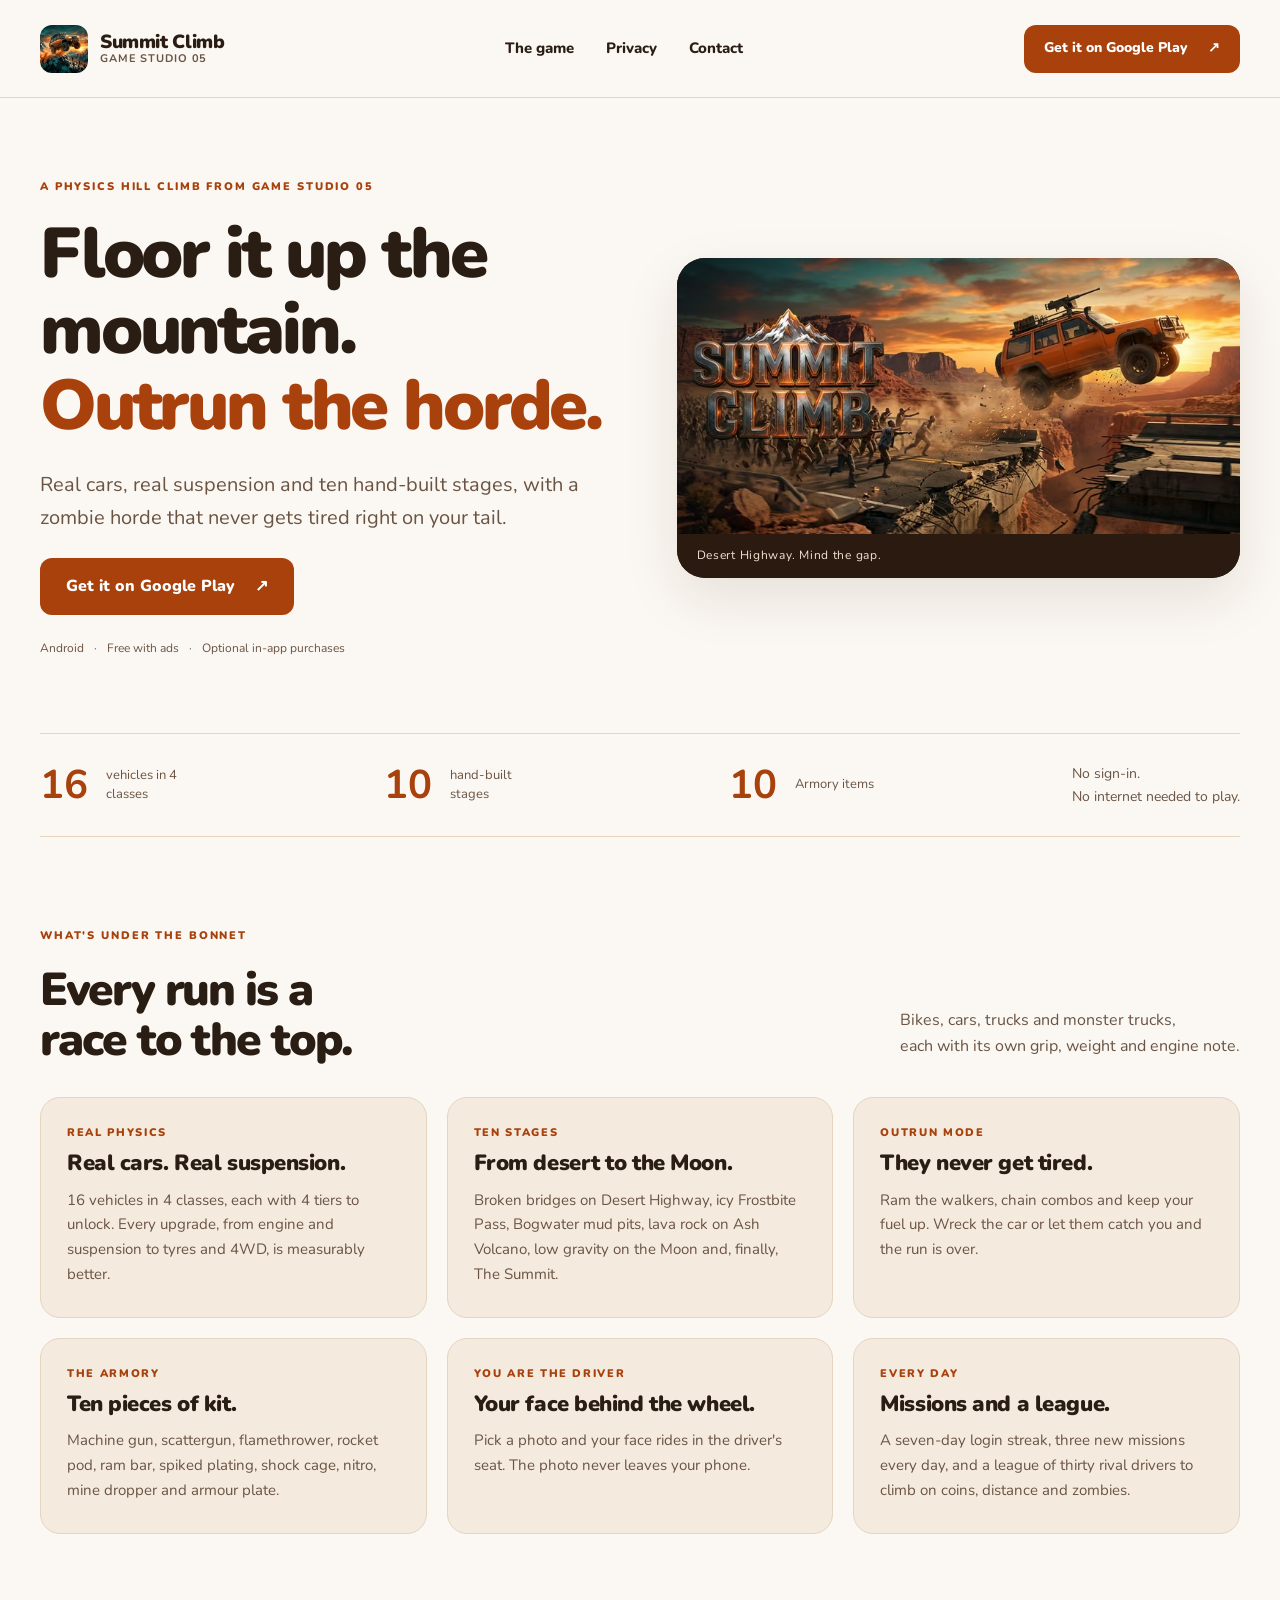
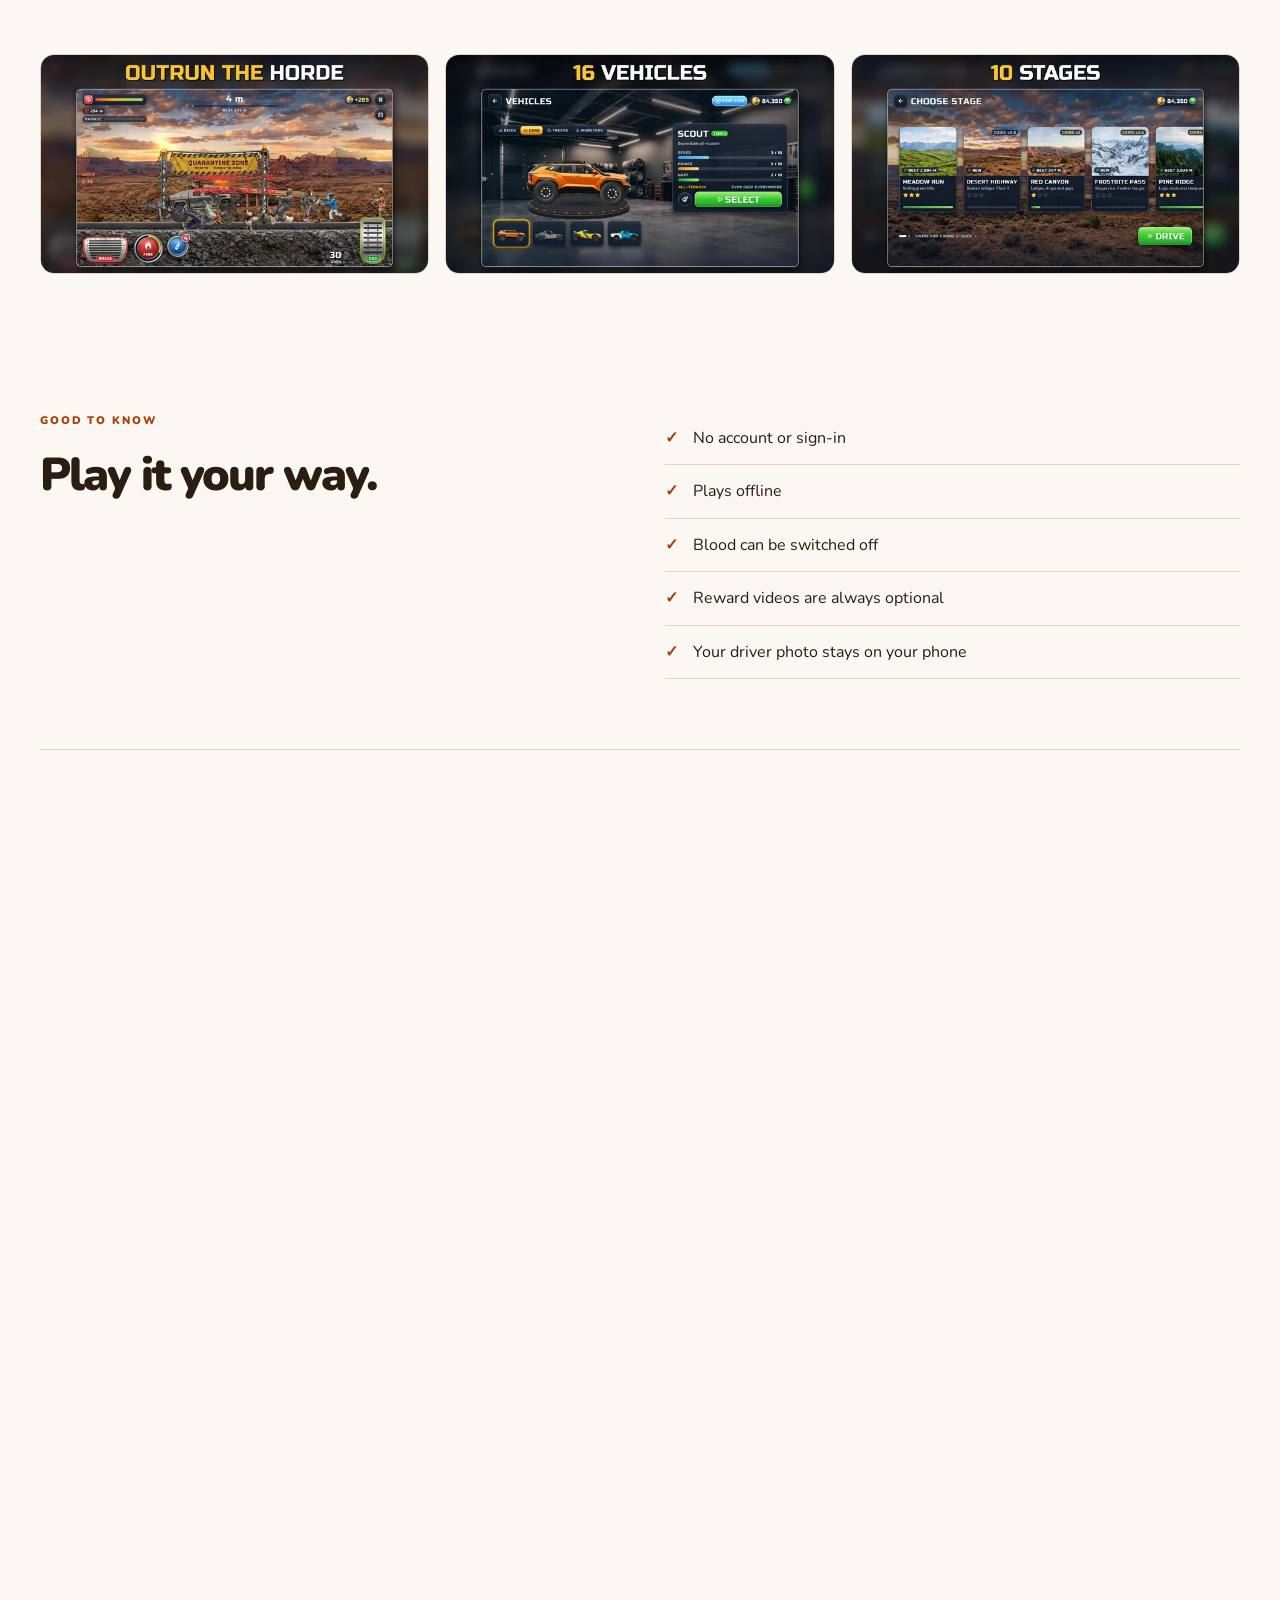
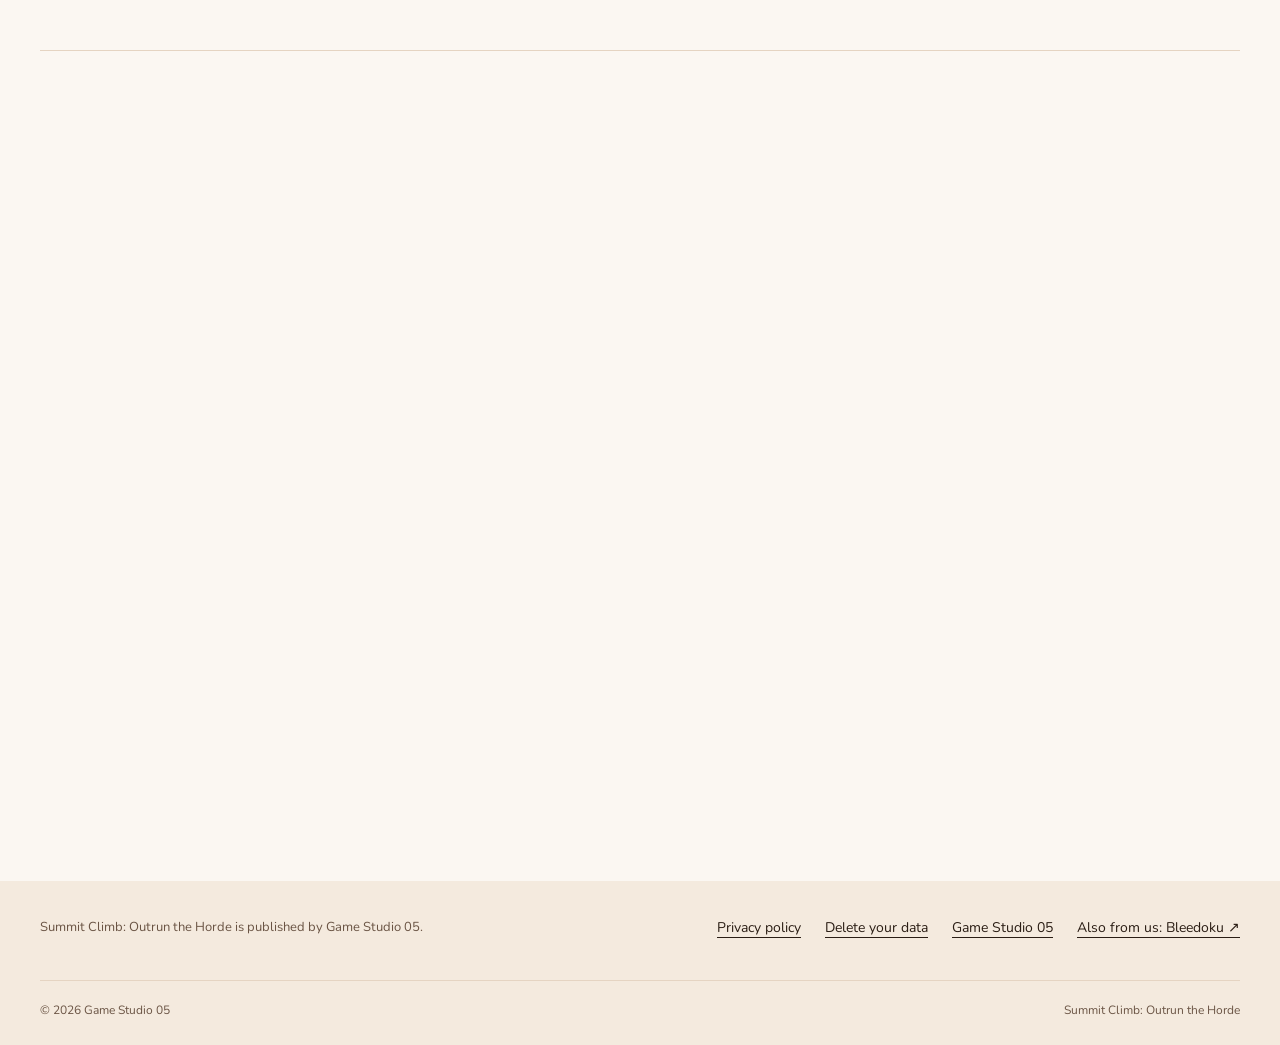
==== summit-climb/index.html @ c9cefb6d "Game Studio 05 site: studio home and Summit Climb pages" ====
<!DOCTYPE html>
<html lang="en-GB">
<head>
<meta charset="utf-8">
<meta name="viewport" content="width=device-width,initial-scale=1">
<title>Summit Climb: Outrun the Horde | Game Studio 05</title>
<meta http-equiv="Content-Security-Policy" content="default-src 'self'; script-src 'self' 'sha256-W/ElZShOJtCubVhu8ChmF9MFE28u3D4oehL4ohr33EI='; style-src 'self'; img-src 'self'; font-src 'self'; media-src 'self'; connect-src 'self'; object-src 'none'; base-uri 'self'; form-action 'none'">
<meta name="referrer" content="strict-origin-when-cross-origin">
<meta name="description" content="A physics hill climb for Android with 16 vehicles, ten hand-built stages and a zombie horde on your tail. From Game Studio 05.">
<link rel="canonical" href="https://gamestudio05.github.io/summit-climb/">
<meta property="og:type" content="website">
<meta property="og:title" content="Summit Climb: Outrun the Horde">
<meta property="og:description" content="A physics hill climb for Android with 16 vehicles, ten hand-built stages and a zombie horde on your tail.">
<meta property="og:url" content="https://gamestudio05.github.io/summit-climb/">
<meta property="og:image" content="https://gamestudio05.github.io/assets/img/summit-social.jpg">
<meta property="og:image:width" content="1200">
<meta property="og:image:height" content="630">
<meta property="og:image:alt" content="An orange off-roader leaps a broken desert bridge ahead of a zombie horde">
<meta name="twitter:card" content="summary_large_image">
<meta name="twitter:title" content="Summit Climb: Outrun the Horde">
<meta name="twitter:description" content="A physics hill climb for Android with 16 vehicles, ten hand-built stages and a zombie horde on your tail.">
<meta name="twitter:image" content="https://gamestudio05.github.io/assets/img/summit-social.jpg">
<meta name="theme-color" content="#fbf7f2" media="(prefers-color-scheme: light)">
<meta name="theme-color" content="#15110e" media="(prefers-color-scheme: dark)">
<link rel="icon" href="/assets/img/summit-icon-32.png" sizes="32x32">
<link rel="apple-touch-icon" href="/assets/img/summit-icon-180.png">
<link rel="preload" as="font" href="/assets/fonts/nunito-latin.woff2" type="font/woff2" crossorigin>
<link rel="stylesheet" href="/assets/css/site.css">
<link rel="stylesheet" href="/assets/css/summit.css">
<script type="application/ld+json">{"@context":"https://schema.org","@type":"MobileApplication","name":"Summit Climb: Outrun the Horde","operatingSystem":"ANDROID","applicationCategory":"GameApplication","inLanguage":"en","offers":{"@type":"Offer","price":"0","priceCurrency":"USD"},"publisher":{"@type":"Organization","name":"Game Studio 05"},"url":"https://gamestudio05.github.io/summit-climb/","installUrl":"https://play.google.com/store/apps/details?id=com.gamestudio05.summitclimb"}</script>
</head>
<body class="summit">
<a class="skip" href="#main">Skip to content</a>
<header>
<a class="sc-brand" href="/summit-climb/">
<picture>
<source type="image/avif" srcset="/assets/img/summit-icon-96.avif 96w, /assets/img/summit-icon-192.avif 192w" sizes="48px">
<source type="image/webp" srcset="/assets/img/summit-icon-96.webp 96w, /assets/img/summit-icon-192.webp 192w" sizes="48px">
<img src="/assets/img/summit-icon-96.png" width="96" height="96" alt="" decoding="async">
</picture>
<span>Summit Climb<small>GAME STUDIO 05</small></span>
</a>
<nav aria-label="Main">
<a href="#game">The game</a>
<a href="/summit-climb/privacy/">Privacy</a>
<a href="#contact">Contact</a>
</nav>
<a class="button compact" href="https://play.google.com/store/apps/details?id=com.gamestudio05.summitclimb&amp;referrer=utm_source%3Dwebsite%26utm_medium%3Dlanding" rel="noopener noreferrer">Get it on Google Play <span aria-hidden="true">&#8599;</span>
</a>
</header>
<main id="main">
<section class="hero wrap">
<div>
<p class="eyebrow">A PHYSICS HILL CLIMB FROM GAME STUDIO 05</p>
<h1>Floor it up the mountain.<br><em>Outrun the horde.</em>
</h1>
<p class="lead">Real cars, real suspension and ten hand-built stages, with a zombie horde that never gets tired right on your tail.</p>
<div class="actions">
<a class="button" href="https://play.google.com/store/apps/details?id=com.gamestudio05.summitclimb&amp;referrer=utm_source%3Dwebsite%26utm_medium%3Dlanding" rel="noopener noreferrer">Get it on Google Play <span aria-hidden="true">&#8599;</span>
</a>
</div>
<p class="facts">Android <span>&middot;</span> Free with ads <span>&middot;</span> Optional in-app purchases</p>
</div>
<figure class="sc-art">
<picture>
<source type="image/avif" srcset="/assets/img/summit-feature-480.avif 480w, /assets/img/summit-feature-768.avif 768w, /assets/img/summit-feature-1024.avif 1024w" sizes="(max-width: 600px) calc(100vw - 32px), (max-width: 1000px) 45vw, 560px">
<source type="image/webp" srcset="/assets/img/summit-feature-480.webp 480w, /assets/img/summit-feature-768.webp 768w, /assets/img/summit-feature-1024.webp 1024w" sizes="(max-width: 600px) calc(100vw - 32px), (max-width: 1000px) 45vw, 560px">
<img src="/assets/img/summit-feature-768.jpg" width="1024" height="500" alt="An orange off-roader with a roof-mounted gun leaps a broken desert bridge ahead of a zombie horde" fetchpriority="high" decoding="async">
</picture>
<figcaption>Desert Highway. Mind the gap.</figcaption>
</figure>
</section>
<div class="numbers wrap">
<div>
<strong>16</strong>
<span>vehicles in 4 classes</span>
</div>
<div>
<strong>10</strong>
<span>hand-built stages</span>
</div>
<div>
<strong>10</strong>
<span>Armory items</span>
</div>
<p>No sign-in.<br>No internet needed to play.</p>
</div>
<section class="section wrap" id="game">
<div class="heading">
<div>
<p class="eyebrow">WHAT'S UNDER THE BONNET</p>
<h2>Every run is a<br>race to the top.</h2>
</div>
<p>Bikes, cars, trucks and monster trucks,<br>each with its own grip, weight and engine note.</p>
</div>
<ul class="sc-features">
<li>
<span class="tag">REAL PHYSICS</span>
<h3>Real cars. Real suspension.</h3>
<p>16 vehicles in 4 classes, each with 4 tiers to unlock. Every upgrade, from engine and suspension to tyres and 4WD, is measurably better.</p>
</li>
<li>
<span class="tag">TEN STAGES</span>
<h3>From desert to the Moon.</h3>
<p>Broken bridges on Desert Highway, icy Frostbite Pass, Bogwater mud pits, lava rock on Ash Volcano, low gravity on the Moon and, finally, The Summit.</p>
</li>
<li>
<span class="tag">OUTRUN MODE</span>
<h3>They never get tired.</h3>
<p>Ram the walkers, chain combos and keep your fuel up. Wreck the car or let them catch you and the run is over.</p>
</li>
<li>
<span class="tag">THE ARMORY</span>
<h3>Ten pieces of kit.</h3>
<p>Machine gun, scattergun, flamethrower, rocket pod, ram bar, spiked plating, shock cage, nitro, mine dropper and armour plate.</p>
</li>
<li>
<span class="tag">YOU ARE THE DRIVER</span>
<h3>Your face behind the wheel.</h3>
<p>Pick a photo and your face rides in the driver's seat. The photo never leaves your phone.</p>
</li>
<li>
<span class="tag">EVERY DAY</span>
<h3>Missions and a league.</h3>
<p>A seven-day login streak, three new missions every day, and a league of thirty rival drivers to climb on coins, distance and zombies.</p>
</li>
</ul>
</section>
<section class="section wrap" aria-label="Screenshots">
<ul class="sc-shots" tabindex="0">
<li><picture><source type="image/webp" srcset="/assets/img/shots/shot01-640.webp 640w, /assets/img/shots/shot01-960.webp 960w" sizes="(max-width: 600px) 85vw, 33vw"><img src="/assets/img/shots/shot01-640.jpg" width="640" height="360" alt="Outrun the horde: zombies swarm the road behind the car" loading="lazy" decoding="async"></picture></li>
<li><picture><source type="image/webp" srcset="/assets/img/shots/shot02-640.webp 640w, /assets/img/shots/shot02-960.webp 960w" sizes="(max-width: 600px) 85vw, 33vw"><img src="/assets/img/shots/shot02-640.jpg" width="640" height="360" alt="The vehicle garage with 16 vehicles in four classes" loading="lazy" decoding="async"></picture></li>
<li><picture><source type="image/webp" srcset="/assets/img/shots/shot03-640.webp 640w, /assets/img/shots/shot03-960.webp 960w" sizes="(max-width: 600px) 85vw, 33vw"><img src="/assets/img/shots/shot03-640.jpg" width="640" height="360" alt="Choosing between ten stages, from Meadow Run to Frostbite Pass" loading="lazy" decoding="async"></picture></li>
<li><picture><source type="image/webp" srcset="/assets/img/shots/shot04-640.webp 640w, /assets/img/shots/shot04-960.webp 960w" sizes="(max-width: 600px) 85vw, 33vw"><img src="/assets/img/shots/shot04-640.jpg" width="640" height="360" alt="Jumping a broken bridge on Desert Highway" loading="lazy" decoding="async"></picture></li>
<li><picture><source type="image/webp" srcset="/assets/img/shots/shot05-640.webp 640w, /assets/img/shots/shot05-960.webp 960w" sizes="(max-width: 600px) 85vw, 33vw"><img src="/assets/img/shots/shot05-640.jpg" width="640" height="360" alt="Night falls and the headlights light the road" loading="lazy" decoding="async"></picture></li>
<li><picture><source type="image/webp" srcset="/assets/img/shots/shot06-640.webp 640w, /assets/img/shots/shot06-960.webp 960w" sizes="(max-width: 600px) 85vw, 33vw"><img src="/assets/img/shots/shot06-640.jpg" width="640" height="360" alt="Upgrading engine, suspension, tyres and more in the garage" loading="lazy" decoding="async"></picture></li>
<li><picture><source type="image/webp" srcset="/assets/img/shots/shot07-640.webp 640w, /assets/img/shots/shot07-960.webp 960w" sizes="(max-width: 600px) 85vw, 33vw"><img src="/assets/img/shots/shot07-640.jpg" width="640" height="360" alt="The Armory with ten pieces of kit" loading="lazy" decoding="async"></picture></li>
<li><picture><source type="image/webp" srcset="/assets/img/shots/shot08-640.webp 640w, /assets/img/shots/shot08-960.webp 960w" sizes="(max-width: 600px) 85vw, 33vw"><img src="/assets/img/shots/shot08-640.jpg" width="640" height="360" alt="The league table of rival drivers" loading="lazy" decoding="async"></picture></li>
</ul>
</section>
<section class="calm wrap section">
<div>
<p class="eyebrow">GOOD TO KNOW</p>
<h2>Play it your way.</h2>
</div>
<ul>
<li>No account or sign-in</li>
<li>Plays offline</li>
<li>Blood can be switched off</li>
<li>Reward videos are always optional</li>
<li>Your driver photo stays on your phone</li>
</ul>
</section>
<section class="final wrap">
<p class="eyebrow">THE HORDE IS WAITING</p>
<h2>How far up<br>can you get?</h2>
<a class="button" href="https://play.google.com/store/apps/details?id=com.gamestudio05.summitclimb&amp;referrer=utm_source%3Dwebsite%26utm_medium%3Dlanding" rel="noopener noreferrer">Get it on Google Play &#8599;</a>
<p>Android &middot; English &middot; Not directed at children under 13<br>Contains ads &middot; Optional in-app purchases</p>
</section>
<section class="sc-contact wrap" id="contact">
<div>
<p class="eyebrow">CONTACT</p>
<h2>A question, a bug<br>or a little feedback?</h2>
<p>We read every message. Tell us your phone model and what happened, and we'll take a look.</p>
<p><a class="sc-mail" href="mailto:gamestudio05.team@gmail.com?subject=Summit%20Climb">gamestudio05.team@gmail.com</a></p>
</div>
<ul>
<li><a href="/summit-climb/privacy/">Privacy policy</a></li>
<li><a href="/summit-climb/delete-data/">Delete your data</a></li>
<li><a href="https://play.google.com/store/apps/details?id=com.gamestudio05.summitclimb" rel="noopener noreferrer">Summit Climb on Google Play &#8599;</a></li>
</ul>
</section>
</main>
<footer>
<div class="wrap">
<div class="footer-top">
<div>
<p>Summit Climb: Outrun the Horde is published by Game Studio 05.</p>
</div>
<div class="footer-links">
<a href="/summit-climb/privacy/">Privacy policy</a>
<a href="/summit-climb/delete-data/">Delete your data</a>
<a href="/">Game Studio 05</a>
<a href="https://play.google.com/store/apps/details?id=com.bleedoku.game" rel="noopener noreferrer">Also from us: Bleedoku &#8599;</a>
</div>
</div>
<div class="copyright">&copy; 2026 Game Studio 05 <span>Summit Climb: Outrun the Horde</span>
</div>
</div>
</footer>
</body>
</html>
---- assets/css/site.css ----
@font-face {
  font-family:Nunito;
  src:url('../fonts/nunito-latin.woff2') format('woff2');
  font-weight:200 1000;
  font-display:swap
}
:root {
  color-scheme:light dark;
  --bg:#fcfaff;
  --surface:#f0eaf8;
  --card:#fff;
  --ink:#2b2450;
  --muted:#635675;
  --pink:#d63f8c;
  --violet:#7752de;
  --accent:#6743ad;
  --line:#ded4e9;
  --cyan:#00c2ef;
  --magenta:#ff2995;
  --yellow:#ffce32;
  --space:24px;
  --radius:24px;
  --shadow:0 20px 55px #38235312;
  --small:14px;
  --body:18px;
  --h1:clamp(46px,5.5vw,80px);
  --h2:clamp(34px,3.6vw,52px)
}
* {
  box-sizing:border-box
}
body {
  margin:0;
  background:var(--bg);
  color:var(--ink);
  font:var(--body)/1.65 Nunito,sans-serif
}
a {
  color:inherit;
  text-underline-offset:5px
}
img {
  max-width:100%;
  height:auto;
  display:block
}
figure {
  margin:0
}
h1,h2,h3 {
  line-height:1.08;
  letter-spacing:-.045em;
  margin:0 0 24px;
  font-weight:900
}
h1 {
  font-size:var(--h1)
}
h2 {
  font-size:var(--h2)
}
h3 {
  font-size:29px
}
p {
  color:var(--muted);
  margin:0 0 24px;
  max-width:65ch
}
h1 em {
  font-style:normal;
  color:var(--accent)
}
.wrap {
  width:min(1200px,calc(100% - 80px));
  margin:auto
}
header {
  max-width:1360px;
  margin:auto;
  min-height:98px;
  display:flex;
  align-items:center;
  justify-content:space-between;
  padding:0 40px;
  gap:32px;
  border-bottom:1px solid var(--line)
}
.brand img {
  width:160px;
  height:80px;
  object-fit:contain
}
nav {
  display:flex;
  gap:32px
}
nav a {
  text-decoration:none;
  font-size:15px;
  font-weight:800;
  padding:14px 0
}
.button {
  display:inline-flex;
  align-items:center;
  justify-content:center;
  gap:20px;
  background:var(--accent);
  color:#fff;
  border:2px solid transparent;
  border-radius:12px;
  padding:16px 24px;
  min-height:48px;
  line-height:1.3;
  font-size:16px;
  font-weight:850;
  text-decoration:none;
  transition:background .18s
}
.button:hover {
  background:#4f3289
}
.button:active {
  background:#3e246c
}
.button[aria-disabled=true] {
  background:#6a6473;
  cursor:not-allowed
}
.compact {
  font-size:14px;
  padding:12px 18px
}
a:focus-visible,video:focus-visible {
  outline:3px solid var(--accent);
  outline-offset:5px
}
.hero {
  display:grid;
  grid-template-columns:1.05fr 1fr;
  align-items:center;
  gap:45px;
  min-height:635px;
  padding:65px 0 60px
}
.eyebrow {
  font-size:11px;
  letter-spacing:.17em;
  font-weight:900;
  color:var(--accent);
  margin-bottom:20px
}
.lead {
  font-size:20px;
  max-width:48ch
}
.actions {
  display:flex;
  gap:24px;
  align-items:center;
  flex-wrap:wrap
}
.watch {
  display:inline-flex;
  gap:12px;
  align-items:center;
  min-height:48px;
  text-decoration:none;
  font-size:15px;
  font-weight:800
}
.watch span {
  font-size:12px;
  display:grid;
  place-items:center;
  width:36px;
  height:36px;
  border:1px solid var(--line);
  border-radius:50%
}
.facts {
  font-size:12px;
  margin:24px 0 0
}
.facts span {
  padding:0 7px
}
.hero-art {
  background:#f4effa;
  border-radius:36px;
  overflow:hidden;
  box-shadow:var(--shadow)
}
.hero-art>img {
  width:100%;
  mix-blend-mode:multiply
}
.hero-art figcaption {
  color:#635675;
  text-align:center;
  font-size:12px;
  letter-spacing:.06em;
  padding:5px 20px 24px
}
.numbers {
  display:flex;
  align-items:center;
  justify-content:space-between;
  border-block:1px solid var(--line);
  padding:28px 0
}
.numbers>div {
  display:flex;
  align-items:center;
  gap:18px
}
.numbers strong {
  font-size:40px;
  line-height:1;
  color:var(--accent)
}
.numbers span {
  font-size:13px;
  max-width:80px;
  line-height:1.5;
  color:var(--muted)
}
.numbers p {
  font-size:14px;
  margin:0
}
.section {
  padding:90px 0 30px
}
.heading {
  display:flex;
  justify-content:space-between;
  align-items:end;
  gap:35px;
  margin-bottom:32px
}
.heading h2 {
  margin-bottom:0
}
.heading>p {
  font-size:16px;
  margin-bottom:5px
}
.video {
  background:var(--surface);
  border:1px solid var(--line);
  border-radius:var(--radius);
  overflow:hidden
}
.video video {
  display:block;
  width:100%;
  aspect-ratio:16/9;
  background:#241a38
}
.video figcaption {
  padding:16px 25px;
  font-size:14px;
  font-weight:800;
  display:flex;
  justify-content:space-between
}
.video figcaption span {
  font-size:12px;
  color:var(--muted);
  font-weight:500
}
.split {
  display:grid;
  grid-template-columns:1fr 1fr;
  align-items:center;
  gap:90px
}
.recipe {
  display:flex;
  gap:14px;
  align-items:center;
  margin:28px 0 36px
}
.recipe img {
  width:55px
}
.recipe b {
  font-size:18px;
  color:var(--muted)
}
.rule {
  border-top:1px solid var(--line);
  padding:18px 0 0
}
.rule p {
  font-size:15px;
  margin-top:6px
}
.phone-stage {
  background:var(--surface);
  border-radius:36px;
  padding:40px;
  display:grid;
  justify-items:center
}
.phone-stage img {
  width:235px;
  border-radius:24px;
  border:5px solid white;
  box-shadow:var(--shadow)
}
.phone-stage figcaption {
  font-size:12px;
  color:var(--muted);
  margin-top:18px
}
.story {
  background:var(--surface);
  padding:70px 0;
  margin-top:80px
}
.village {
  height:490px;
  border-radius:200px 200px 20px 20px;
  overflow:hidden
}
.village img {
  height:100%;
  width:100%;
  object-fit:cover;
  object-position:50% 25%
}
.characters {
  display:flex;
  gap:28px;
  margin-top:32px
}
.characters figure {
  max-width:90px;
  text-align:center;
  font-size:13px;
  font-weight:800
}
.characters img {
  width:90px;
  height:90px;
  border-radius:50%;
  margin-bottom:10px
}
.chapters {
  display:grid;
  grid-template-columns:repeat(6,1fr);
  gap:18px;
  margin-top:35px
}
.chapters article {
  min-width:0
}
.chapters img {
  height:220px;
  width:100%;
  object-fit:cover;
  border-radius:16px
}
.chapters span {
  font-size:11px;
  color:var(--accent);
  display:block;
  margin:16px 0 6px;
  font-weight:900
}
.chapters h3 {
  font-size:20px;
  line-height:1.2
}
.modes {
  display:grid;
  grid-template-columns:repeat(3,1fr);
  gap:24px
}
.modes article {
  background:var(--surface);
  border-radius:var(--radius);
  padding:30px 30px 0;
  overflow:hidden;
  height:540px
}
.modes article>span {
  display:block
}
.modes p {
  font-size:15px
}
.modes article>img {
  width:180px;
  margin:24px auto 0;
  border:4px solid white;
  border-radius:20px
}
.modes .pets>img {
  border:0;
  border-radius:50%;
  width:240px
}
.calm {
  display:grid;
  grid-template-columns:1fr 1fr;
  gap:50px;
  border-bottom:1px solid var(--line);
  padding-bottom:70px
}
.calm ul {
  list-style:none;
  padding:0;
  margin:0
}
.calm li {
  padding:13px 0;
  border-bottom:1px solid var(--line);
  font-size:16px
}
.calm li:before {
  content:'\2713';
  color:var(--accent);
  margin-right:15px;
  font-weight:900
}
.final {
  text-align:center;
  padding:100px 0
}
.final h2 {
  font-size:clamp(42px,4.8vw,68px)
}
.final p {
  margin:24px auto 0;
  font-size:12px
}
.final .eyebrow {
  margin:0 auto 18px
}
footer {
  background:var(--surface);
  padding:25px 0
}
.footer-top {
  display:flex;
  align-items:center;
  justify-content:space-between;
  gap:25px;
  padding:0 0 30px
}
.footer-top img {
  width:145px;
  height:70px;
  object-fit:contain
}
.footer-top p {
  font-size:13px;
  margin:0
}
.footer-top b {
  display:block;
  font-size:14px;
  margin-bottom:8px
}
.footer-top a {
  font-size:14px;
  display:inline-block;
  min-height:44px;
  line-height:44px
}
.copyright {
  display:flex;
  justify-content:space-between;
  border-top:1px solid var(--line);
  padding-top:20px;
  font-size:12px;
  color:var(--muted)
}
@media(prefers-color-scheme:dark) {
  :root {
  --bg:#171322;
  --surface:#241d33;
  --card:#30263f;
  --ink:#f1eaff;
  --muted:#c3b8d0;
  --accent:#bda3f1;
  --line:#494052;
  --shadow:none
}
.button {
  background:#bda3f1;
  color:#21152f
}
.button:hover {
  background:#cdb9f7
}
.button:active {
  background:#a78cde
}
.button[aria-disabled=true] {
  background:#82758d;
  color:#171322
}
.hero-art {
  background:#e5daf0
}
.eyebrow {
  color:#bda3f1
}

}
@media(max-width:1000px) {
  .wrap {
  width:calc(100% - 48px)
}
header {
  padding:0 24px;
  gap:20px
}
nav {
  gap:20px
}
.hero {
  gap:25px;
  min-height:560px
}
.actions {
  gap:15px
}
.split {
  gap:45px
}
.numbers p {
  display:none
}
.chapters {
  grid-template-columns:repeat(3,1fr)
}
.chapters img {
  height:280px
}
.modes {
  gap:16px
}
.modes article {
  padding:22px 22px 0
}
.modes h3 {
  font-size:25px
}
.footer-top {
  gap:15px
}

}
@media(max-width:600px) {
  .wrap {
  width:calc(100% - 32px)
}
header {
  padding:8px 16px 12px;
  flex-wrap:wrap;
  gap:0
}
.brand img {
  width:124px;
  height:58px
}
header .compact {
  font-size:12px;
  gap:8px;
  padding:10px 12px;
  margin-left:auto
}
nav {
  order:3;
  width:100%;
  justify-content:center;
  gap:35px
}
nav a {
  font-size:13px;
  padding:10px 0;
  min-height:44px
}
.hero {
  grid-template-columns:1fr;
  gap:30px;
  padding:44px 0 36px;
  text-align:left
}
.hero h1 {
  font-size:49px
}
.eyebrow {
  font-size:10px;
  letter-spacing:.13em
}
.hero .lead {
  font-size:18px
}
.actions {
  gap:16px;
  align-items:center
}
.actions .button {
  font-size:14px;
  padding:15px 18px
}
.watch {
  font-size:13px
}
.hero-art {
  border-radius:22px
}
.hero-art figcaption {
  font-size:11px;
  padding-bottom:16px
}
.facts {
  font-size:11px
}
.numbers {
  gap:12px;
  padding:22px 0
}
.numbers>div {
  display:block
}
.numbers strong {
  font-size:29px
}
.numbers span {
  display:block;
  font-size:11px;
  margin-top:7px
}
.section {
  padding:55px 0 20px
}
.heading {
  display:block;
  margin-bottom:24px
}
.heading p {
  margin-top:20px;
  font-size:15px
}
.heading .eyebrow {
  margin-top:0
}
.video {
  border-radius:15px
}
.video figcaption {
  display:block;
  font-size:13px;
  padding:14px 16px
}
.video figcaption span {
  display:block;
  margin-top:5px;
  font-size:11px
}
.split {
  grid-template-columns:1fr;
  gap:30px
}
.recipe {
  gap:9px
}
.recipe img {
  width:48px
}
.phone-stage {
  padding:28px;
  border-radius:24px
}
.phone-stage img {
  width:205px
}
.story {
  margin-top:45px;
  padding:40px 0
}
.village {
  height:350px
}
.characters {
  gap:25px
}
.characters img {
  width:75px;
  height:75px
}
.chapters {
  grid-template-columns:repeat(2,1fr);
  gap:18px
}
.chapters img {
  height:230px
}
.chapters h3 {
  font-size:19px
}
.modes {
  grid-template-columns:1fr;
  gap:20px
}
.modes article {
  height:450px;
  padding:26px 26px 0
}
.modes article>img {
  width:170px;
  margin-top:22px
}
.modes .pets {
  height:390px
}
.modes .pets>img {
  width:200px
}
.modes h3 {
  font-size:29px
}
.calm {
  grid-template-columns:1fr;
  gap:12px;
  padding-bottom:45px
}
.calm h2 {
  margin-bottom:12px
}
.calm li {
  font-size:14px
}
.final {
  padding:65px 0
}
.final p {
  max-width:280px;
  line-height:1.8
}
.footer-top {
  display:block
}
.footer-top>div {
  margin-bottom:22px
}
.copyright {
  display:block;
  line-height:2
}
.copyright span {
  display:block
}

}
@media(prefers-reduced-motion:reduce) {
  * {
  transition:none!important;
  animation:none!important;
  scroll-behavior:auto!important
}

}

/* Production components and responsive-image wrappers. */
.hero-art picture {
  display:block
}
.hero-art picture img {
  width:100%;
  mix-blend-mode:multiply
}
.phone-stage picture {
  display:block;
  width:235px
}
.phone-stage picture img {
  width:100%;
  height:auto
}
.modes article>picture {
  display:block;
  width:180px;
  margin:24px auto 0
}
.modes article>picture img {
  width:100%;
  border:4px solid #fff;
  border-radius:20px
}
.modes .pets>picture {
  width:240px
}
.modes .pets>picture img {
  border:0;
  border-radius:50%
}
.village picture {
  display:block;
  height:100%
}
.brand picture {
  display:block
}
.chapters {
  display:flex;
  overflow-x:auto;
  scroll-snap-type:x mandatory;
  padding:0 0 18px;
  scrollbar-color:var(--accent) var(--surface)
}
.chapters article {
  flex:0 0 calc((100% - 90px)/6);
  scroll-snap-align:start
}
.chapters:focus-visible,.modes:focus-visible {
  outline:3px solid var(--accent);
  outline-offset:5px
}
.skip {
  position:fixed;
  top:-100px;
  left:16px;
  background:var(--card);
  color:var(--ink);
  z-index:100;
  padding:12px 20px
}
.skip:focus {
  top:16px
}
.transcript {
  margin-top:18px;
  font-size:14px;
  max-width:70ch
}
.transcript summary {
  cursor:pointer;
  min-height:44px;
  padding:10px 0;
  font-weight:800
}
.transcript p {
  margin-top:12px
}
.mix-button {
  font:800 14px Nunito,sans-serif;
  background:var(--surface);
  color:var(--ink);
  border:1px solid var(--line);
  border-radius:10px;
  padding:12px 18px;
  min-height:44px;
  cursor:pointer;
  margin-bottom:20px
}
.mix-button:hover {
  border-color:var(--accent)
}
.mix-button:focus-visible,summary:focus-visible {
  outline:3px solid var(--accent);
  outline-offset:4px
}
.mixing img:last-child {
  animation:mix .6s ease-out
}
.mixing img:not(:last-child) {
  animation:drop .6s ease-out
}
@keyframes mix {
  0% {
  transform:scale(.8)
}
55% {
  transform:scale(1.12)
}
100% {
  transform:scale(1)
}

}
@keyframes drop {
  0% {
  transform:translateY(-10px)
}
100% {
  transform:none
}

}
.enter {
  animation:enter .5s ease-out
}
@keyframes enter {
  from {
  transform:translateY(12px)
}
to {
  transform:none
}

}
.policy {
  display:grid;
  grid-template-columns:240px minmax(0,1fr);
  gap:65px;
  padding:65px 0 90px;
  align-items:start
}
.policy article {
  max-width:65ch;
  min-width:0
}
.policy h1 {
  font-size:clamp(34px,4vw,52px)
}
.policy h2 {
  font-size:28px;
  margin-top:45px;
  scroll-margin-top:20px
}
.policy p,.policy li {
  font-size:17px;
  overflow-wrap:anywhere
}
.policy em {
  font-style:normal;
  color:var(--accent)
}
.contents {
  display:block;
  border:1px solid var(--line);
  border-radius:16px;
  padding:22px;
  background:var(--surface)
}
.contents h2 {
  font-size:19px;
  margin:0 0 18px;
  letter-spacing:0
}
.contents ol {
  margin:0;
  padding-left:20px
}
.contents a {
  font-size:14px;
  line-height:1.4;
  min-height:44px;
  display:flex;
  align-items:center;
  padding:8px 0
}
.policy table {
  border-collapse:collapse;
  width:100%;
  font-size:14px;
  table-layout:fixed
}
.policy th,.policy td {
  padding:12px 8px;
  border-bottom:1px solid var(--line);
  text-align:left;
  vertical-align:top;
  overflow-wrap:anywhere
}
.policy th:first-child {
  width:43%
}
.policy code {
  font-size:12px;
  overflow-wrap:anywhere
}
.policy a {
  color:var(--accent)
}
.policy ul {
  padding-left:22px
}
.copyright a {
  min-height:44px;
  display:inline-block
}
.footer-top>div:nth-child(2)>a {
  overflow-wrap:anywhere
}
.footer-top>div {
  min-width:0
}
footer picture {
  display:block
}
.rule b {
  display:block
}
a:hover {
  text-decoration-thickness:2px
}
a:active {
  opacity:.85
}
.rule p {
  margin-bottom:18px
}
video {
  color-scheme:dark
}
picture>img {
  object-fit:contain
}
.village picture>img,.chapters picture>img {
  object-fit:cover
}
.modes {
  padding-bottom:18px
}
.hero-art figcaption {
  line-height:1.5
}
@media(max-width:1000px) {
  .chapters article {
  flex-basis:calc((100% - 36px)/3)
}
.policy {
  gap:30px;
  grid-template-columns:200px minmax(0,1fr)
}

}
@media(max-width:600px) {
  .phone-stage picture {
  width:205px
}
.chapters article {
  flex-basis:75%
}
.chapters img {
  height:280px
}
.modes {
  display:flex;
  overflow-x:auto;
  scroll-snap-type:x mandatory
}
.modes article {
  flex:0 0 87%;
  scroll-snap-align:start
}
.modes .pets {
  height:450px
}
.modes article>picture {
  width:170px
}
.modes .pets>picture {
  width:190px
}
.policy {
  display:block;
  padding:35px 0 55px
}
.contents {
  margin-bottom:35px
}
.policy p,.policy li {
  font-size:16px
}
.policy table {
  font-size:12px
}
.policy td,.policy th {
  padding:9px 5px
}
.policy code {
  font-size:11px
}
header .button {
  max-width:180px
}
.recipe {
  gap:7px
}
.recipe img {
  width:46px
}
.actions {
  gap:12px
}
.brand img {
  width:110px
}
.footer-top a {
  font-size:13px
}
.final .button {
  max-width:100%
}

}
@media(max-width:350px) {
  .hero h1 {
  font-size:43px
}
header .compact {
  font-size:11px;
  padding:11px 9px
}
.brand img {
  width:98px
}
.hero .eyebrow {
  font-size:9px
}
.recipe {
  gap:5px
}
.recipe img {
  width:42px
}
.recipe b {
  font-size:15px
}

}
@media(prefers-reduced-motion:reduce) {
  * {
  animation:none!important;
  transition:none!important;
  scroll-behavior:auto!important
}

}
@media(forced-colors:active) {
  .button,.contents,.mix-button {
  border:2px solid ButtonText
}
.button {
  color:LinkText
}
.hero-art img {
  mix-blend-mode:normal
}

}
@media print {
  header,footer,.skip,.contents,.mix-button {
  display:none!important
}
:root {
  --ink:#000;
  --bg:#fff;
  --muted:#222;
  --accent:#000;
  --line:#aaa
}
body {
  font-size:11pt;
  background:#fff;
  color:#000
}
.policy {
  display:block;
  width:100%;
  padding:0
}
.policy article {
  max-width:none
}
.policy h1 {
  font-size:24pt
}
.policy h2 {
  font-size:16pt;
  break-after:avoid
}
.policy p,.policy li {
  font-size:11pt
}
.policy tr {
  break-inside:avoid
}
a {
  color:#000;
  text-decoration:underline
}
.policy table {
  font-size:9pt
}

}

/* Keep below-the-fold sections out of the initial rendering work. */
main>section:not(.hero) {
  content-visibility:auto;
  contain-intrinsic-size:auto 700px
}
.hero-art picture img {
  mix-blend-mode:normal
}
@media print {
  main>section {
  content-visibility:visible;
  contain-intrinsic-size:none
}

}

.video-shell summary { position:relative; cursor:pointer; list-style:none; min-height:48px; }
.video-shell summary::-webkit-details-marker { display:none; }
.video-shell summary picture { display:block; }
.video-shell summary img { width:100%; height:auto; }
.video-open { position:absolute; bottom:24px; left:24px; padding:12px 24px; border-radius:10px; background:#30214a; color:#fff; font-weight:850; }
.video-close { display:none; padding:12px 24px; color:var(--ink); }
.video-shell[open] summary picture,.video-shell[open] .video-open { display:none; }
.video-shell[open] .video-close { display:block; }
---- assets/css/summit.css ----
/* Summit Climb pages. Loaded after site.css; re-themes the shared components. */
.summit {
  --bg:#fbf7f2;
  --surface:#f4eade;
  --card:#fff;
  --ink:#2a1d14;
  --muted:#6a5444;
  --accent:#a8410c;
  --line:#e5d4c2;
  --shadow:0 20px 55px #3a1f0c1a
}
.summit .button {
  background:var(--accent);
  color:#fff
}
.summit .button:hover {
  background:#8a3409
}
.summit .button:active {
  background:#702a07
}
.summit .eyebrow {
  color:var(--accent)
}
@media(prefers-color-scheme:dark) {
  .summit {
    --bg:#15110e;
    --surface:#231a14;
    --card:#2e231b;
    --ink:#f6ece2;
    --muted:#cfbeae;
    --accent:#ffa05a;
    --line:#4a3a2e;
    --shadow:none
  }
  .summit .button {
    background:#ffa05a;
    color:#1f1209
  }
  .summit .button:hover {
    background:#ffb57d
  }
  .summit .button:active {
    background:#f08a3e
  }
}
.sc-brand {
  display:flex;
  align-items:center;
  gap:12px;
  text-decoration:none;
  font-weight:900;
  font-size:19px;
  letter-spacing:-.02em;
  line-height:1.1
}
.sc-brand picture {
  display:block;
  flex:none
}
.sc-brand img {
  width:48px;
  height:48px;
  border-radius:12px
}
.sc-brand small {
  display:block;
  font-size:11px;
  font-weight:700;
  letter-spacing:.08em;
  color:var(--muted)
}
.sc-art {
  border-radius:28px;
  overflow:hidden;
  box-shadow:var(--shadow);
  background:#2a1a10
}
.sc-art picture,.sc-art img {
  display:block;
  width:100%
}
.sc-art figcaption {
  font-size:12px;
  letter-spacing:.06em;
  padding:12px 20px 14px;
  color:#f4e3d3;
  background:#2a1a10;
  line-height:1.5
}
.sc-features {
  display:grid;
  grid-template-columns:repeat(3,1fr);
  gap:20px;
  list-style:none;
  padding:0;
  margin:0
}
.sc-features li {
  background:var(--surface);
  border:1px solid var(--line);
  border-radius:20px;
  padding:26px 26px 6px
}
.sc-features h3 {
  font-size:22px;
  letter-spacing:-.02em;
  margin-bottom:12px
}
.sc-features p {
  font-size:15px
}
.sc-features .tag {
  display:block;
  font-size:11px;
  letter-spacing:.15em;
  font-weight:900;
  color:var(--accent);
  margin-bottom:10px
}
.sc-shots {
  display:flex;
  gap:16px;
  overflow-x:auto;
  scroll-snap-type:x mandatory;
  padding:0 0 18px;
  margin:0;
  list-style:none;
  scrollbar-color:var(--accent) var(--surface)
}
.sc-shots li {
  flex:0 0 calc((100% - 32px)/3);
  scroll-snap-align:start
}
.sc-shots img {
  width:100%;
  border-radius:14px;
  border:1px solid var(--line)
}
.sc-shots:focus-visible {
  outline:3px solid var(--accent);
  outline-offset:5px
}
.sc-contact {
  display:grid;
  grid-template-columns:1fr 1fr;
  gap:40px;
  align-items:start;
  border-top:1px solid var(--line);
  padding:60px 0 70px
}
.sc-contact a {
  color:var(--accent);
  overflow-wrap:anywhere
}
.sc-contact ul {
  list-style:none;
  padding:0;
  margin:0
}
.sc-contact li {
  border-bottom:1px solid var(--line)
}
.sc-contact li a {
  display:flex;
  align-items:center;
  min-height:48px;
  font-weight:800;
  font-size:16px
}
.sc-mail {
  font-size:20px;
  font-weight:850
}
.sc-steps li {
  margin-bottom:10px
}
.policy .sc-note {
  border-left:4px solid var(--accent);
  background:var(--surface);
  padding:14px 18px;
  border-radius:0 12px 12px 0
}
.footer-links {
  display:flex;
  flex-wrap:wrap;
  gap:0 24px
}
@media(max-width:1000px) {
  .sc-features {
    grid-template-columns:repeat(2,1fr)
  }
  .sc-shots li {
    flex-basis:45%
  }
}
@media(max-width:600px) {
  .sc-brand {
    font-size:16px;
    gap:10px;
    min-height:58px
  }
  .sc-brand img {
    width:40px;
    height:40px;
    border-radius:10px
  }
  .sc-brand small {
    font-size:10px
  }
  .summit .hero h1 {
    font-size:42px
  }
  .sc-art {
    border-radius:18px
  }
  .sc-features {
    grid-template-columns:1fr;
    gap:14px
  }
  .sc-features li {
    padding:22px 20px 4px
  }
  .sc-shots li {
    flex-basis:85%
  }
  .sc-contact {
    grid-template-columns:1fr;
    gap:10px;
    padding:45px 0 50px
  }
  .sc-mail {
    font-size:17px
  }
  .footer-links {
    display:block
  }
}
@media(max-width:350px) {
  .sc-brand small {
    display:none
  }
  .summit .hero h1 {
    font-size:37px
  }
}
@media(forced-colors:active) {
  .sc-features li,.sc-note {
    border:1px solid CanvasText
  }
}
@media print {
  .sc-contact,.sc-shots {
    display:none!important
  }
}
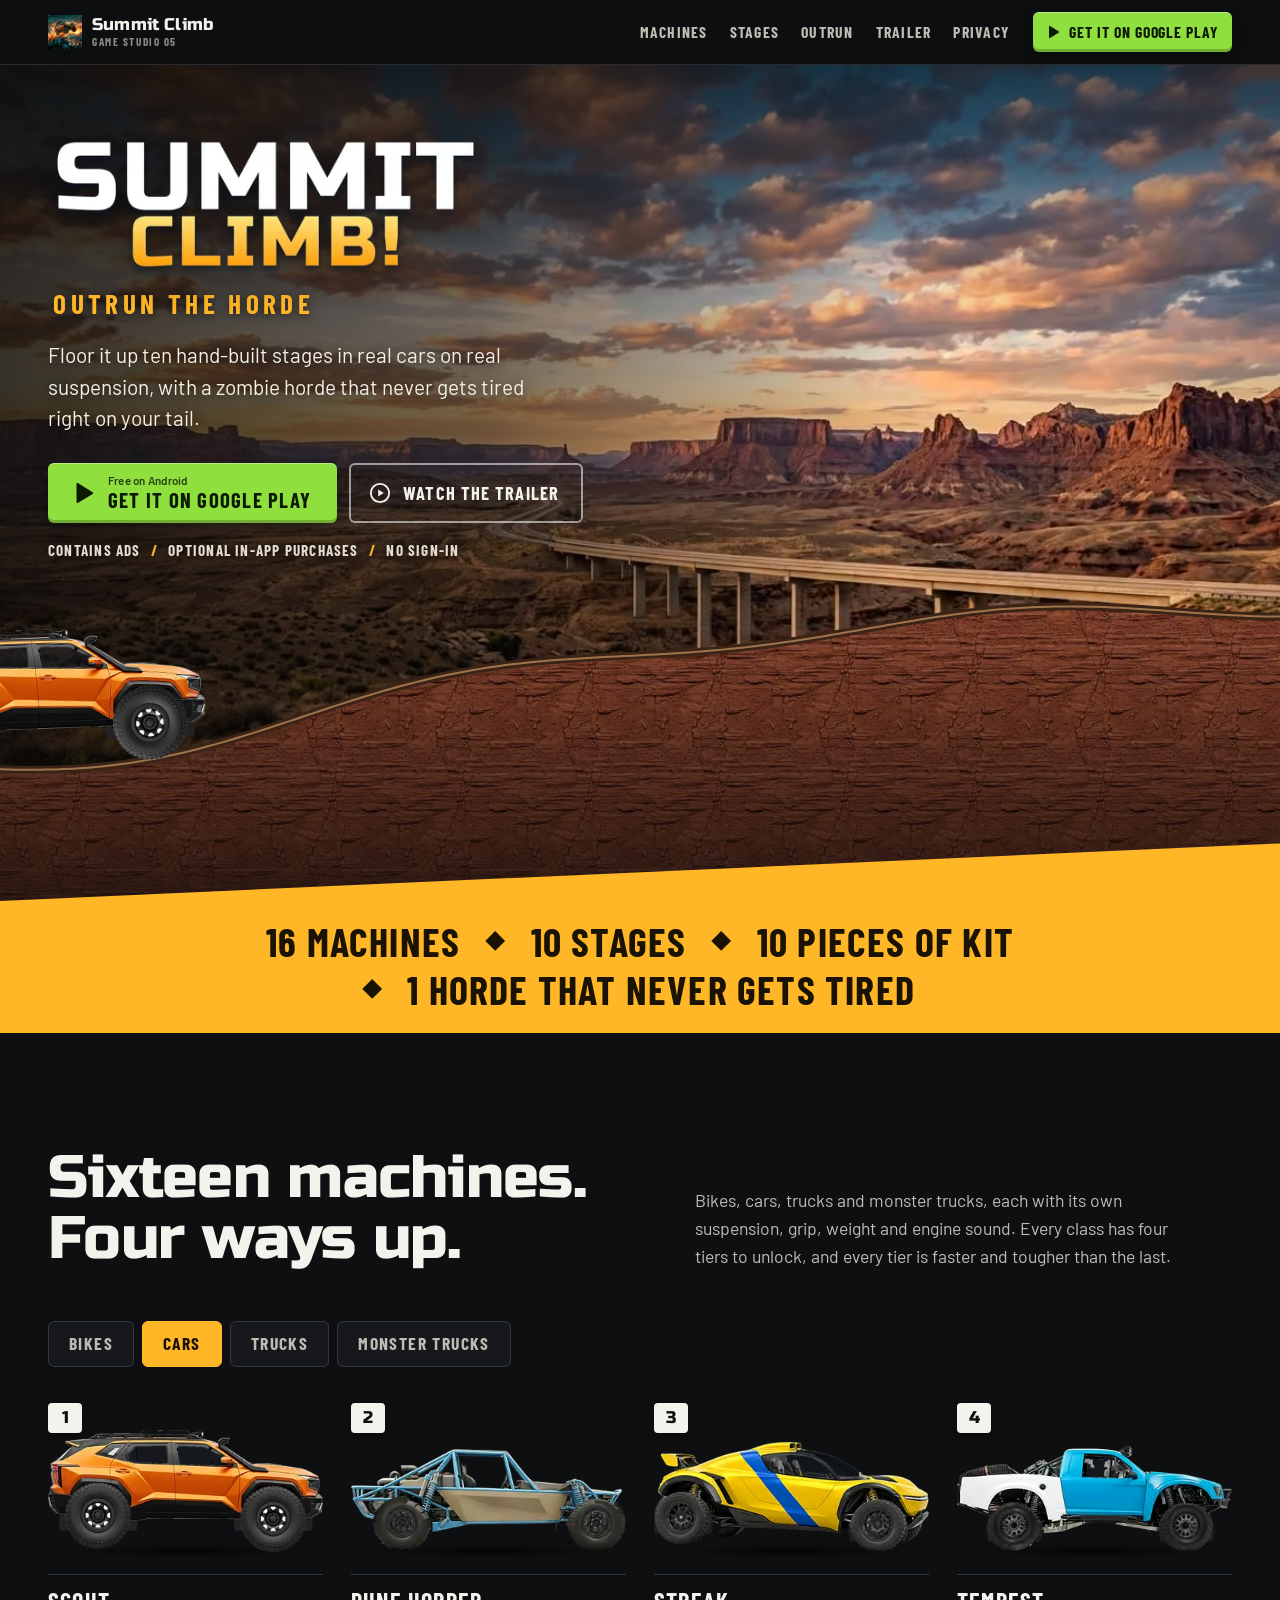
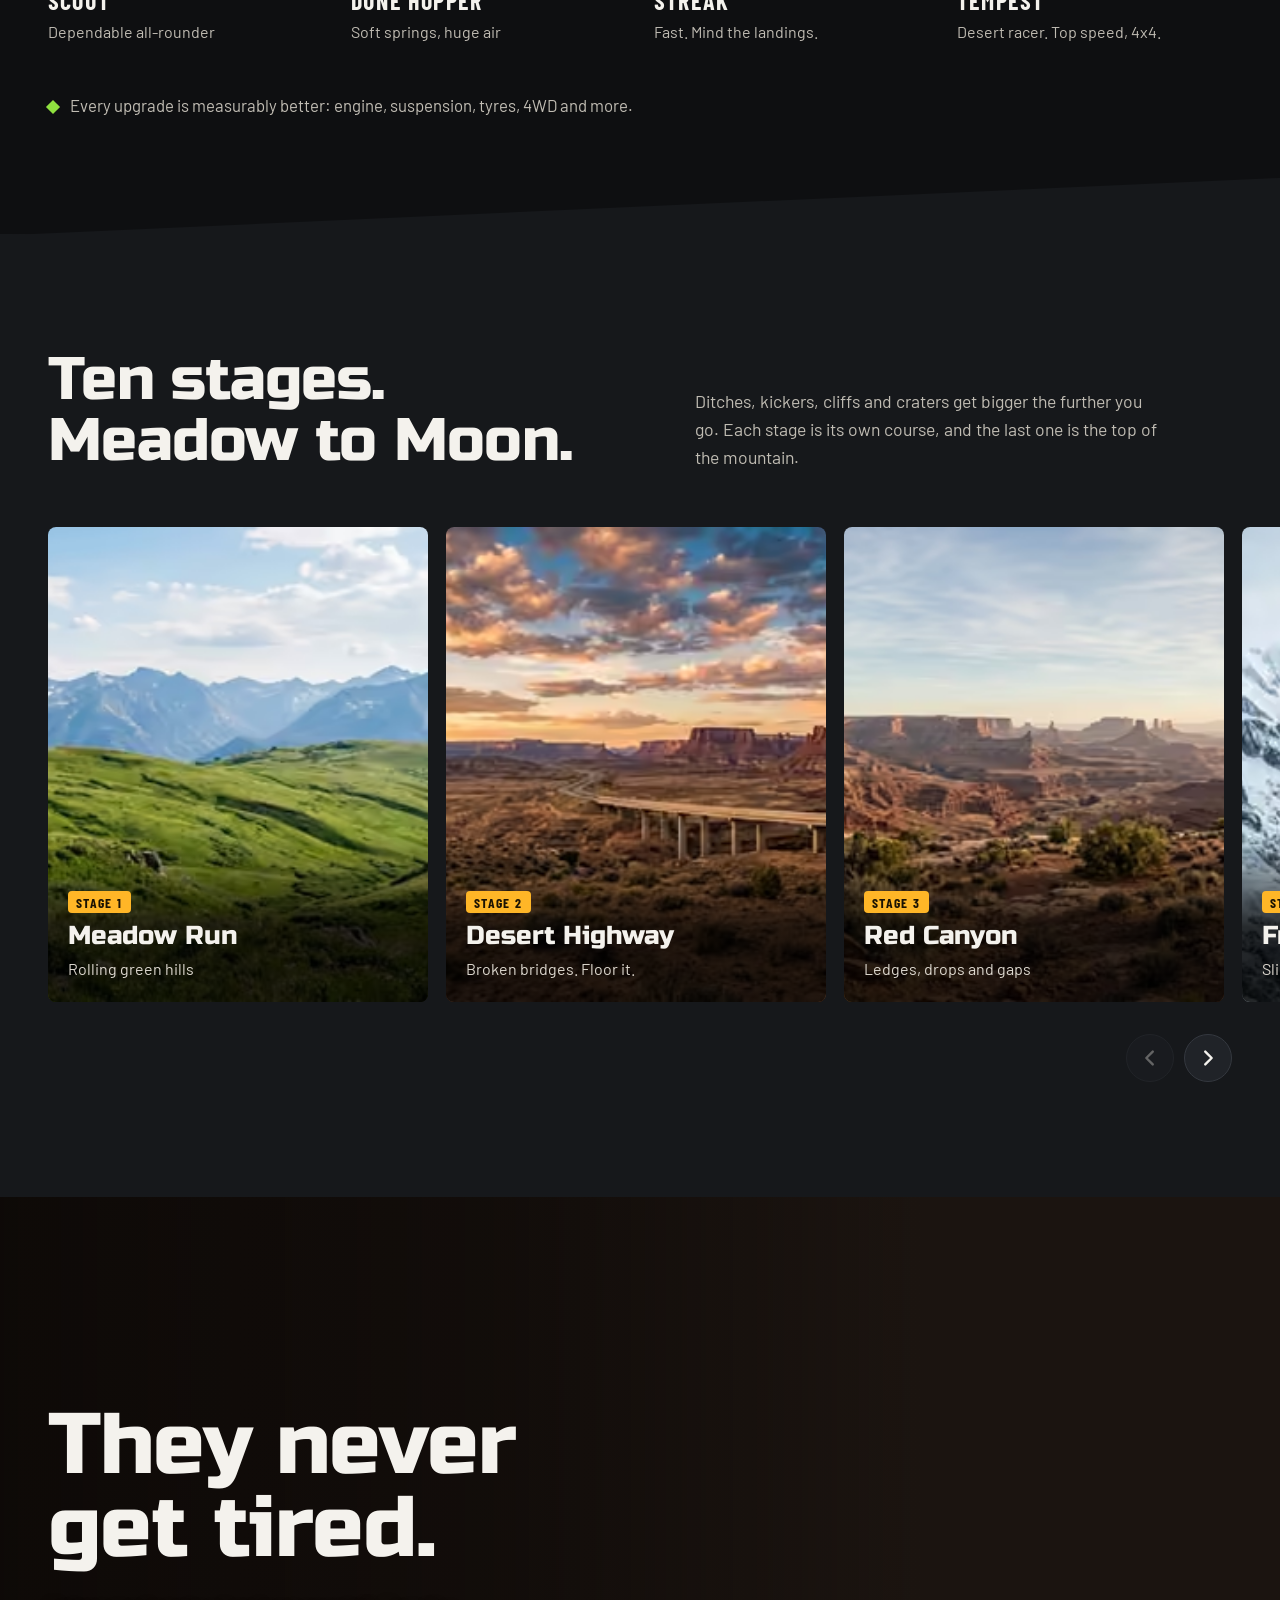
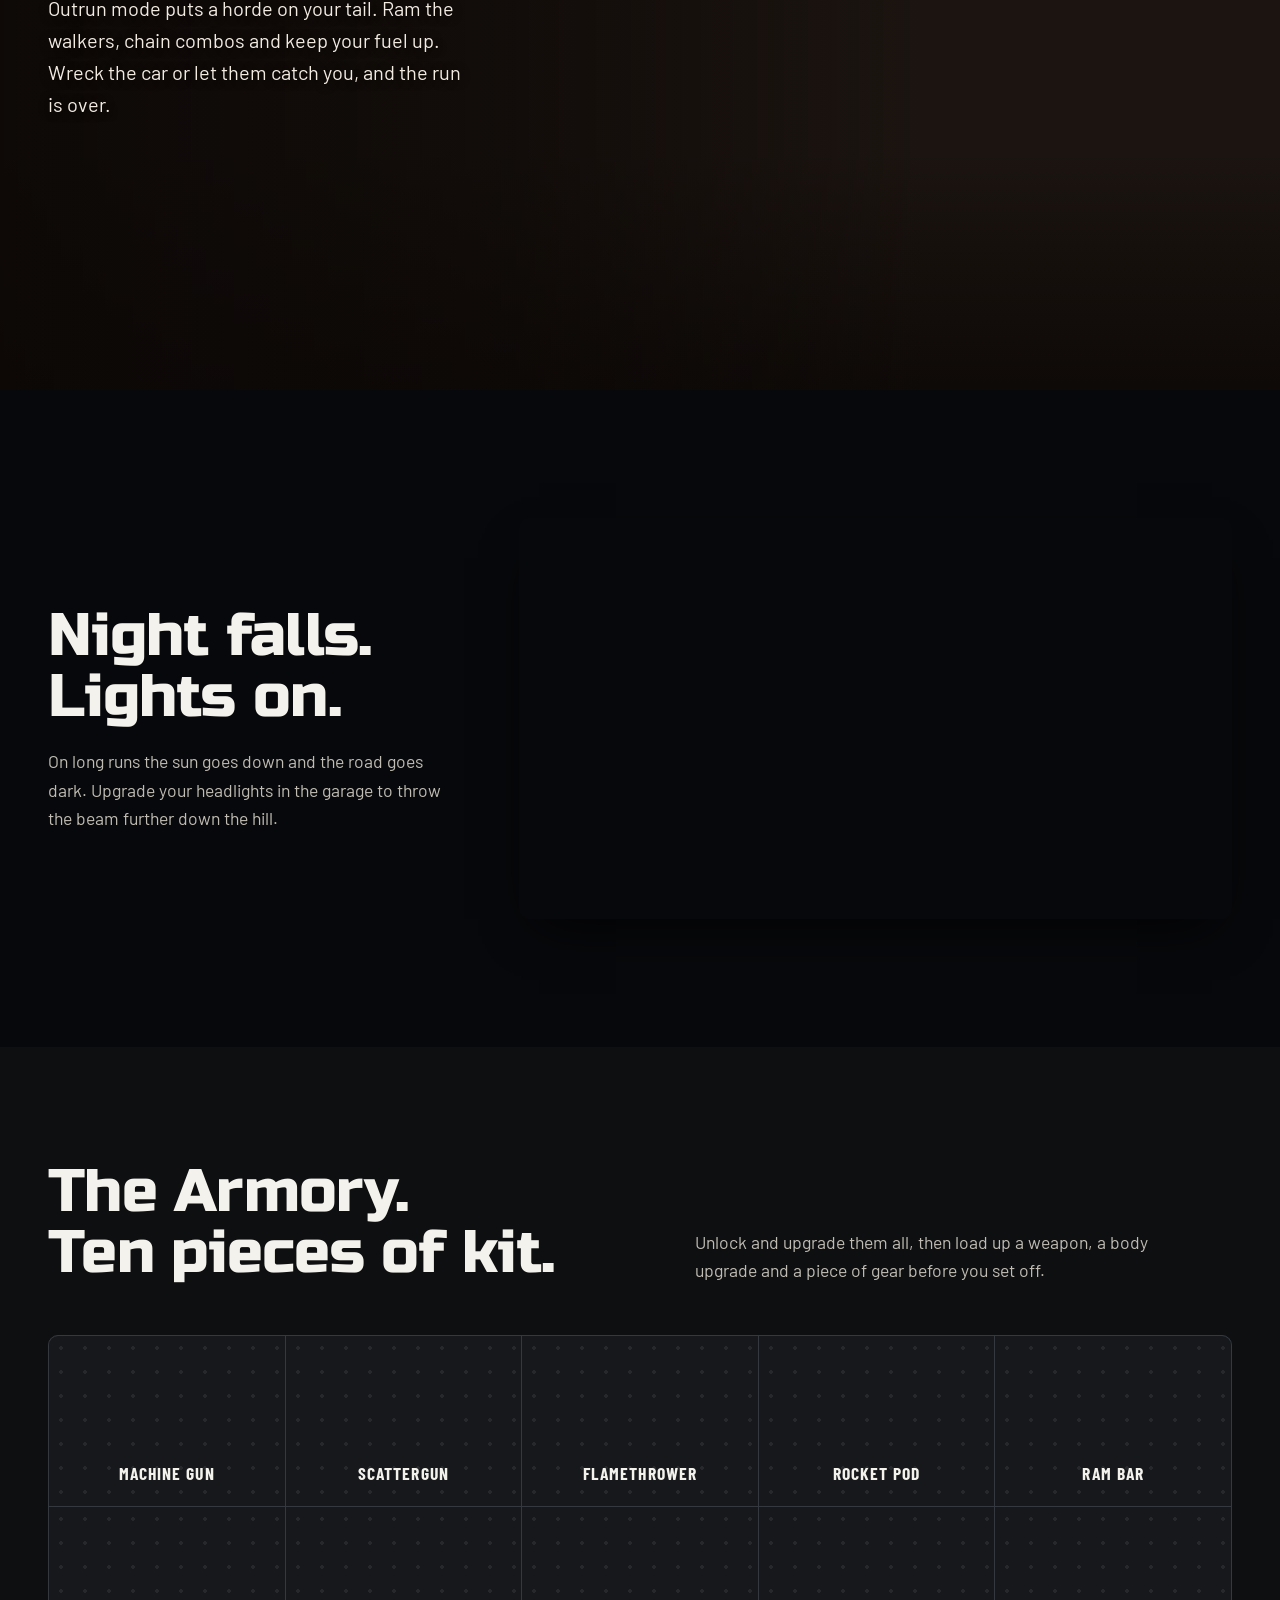
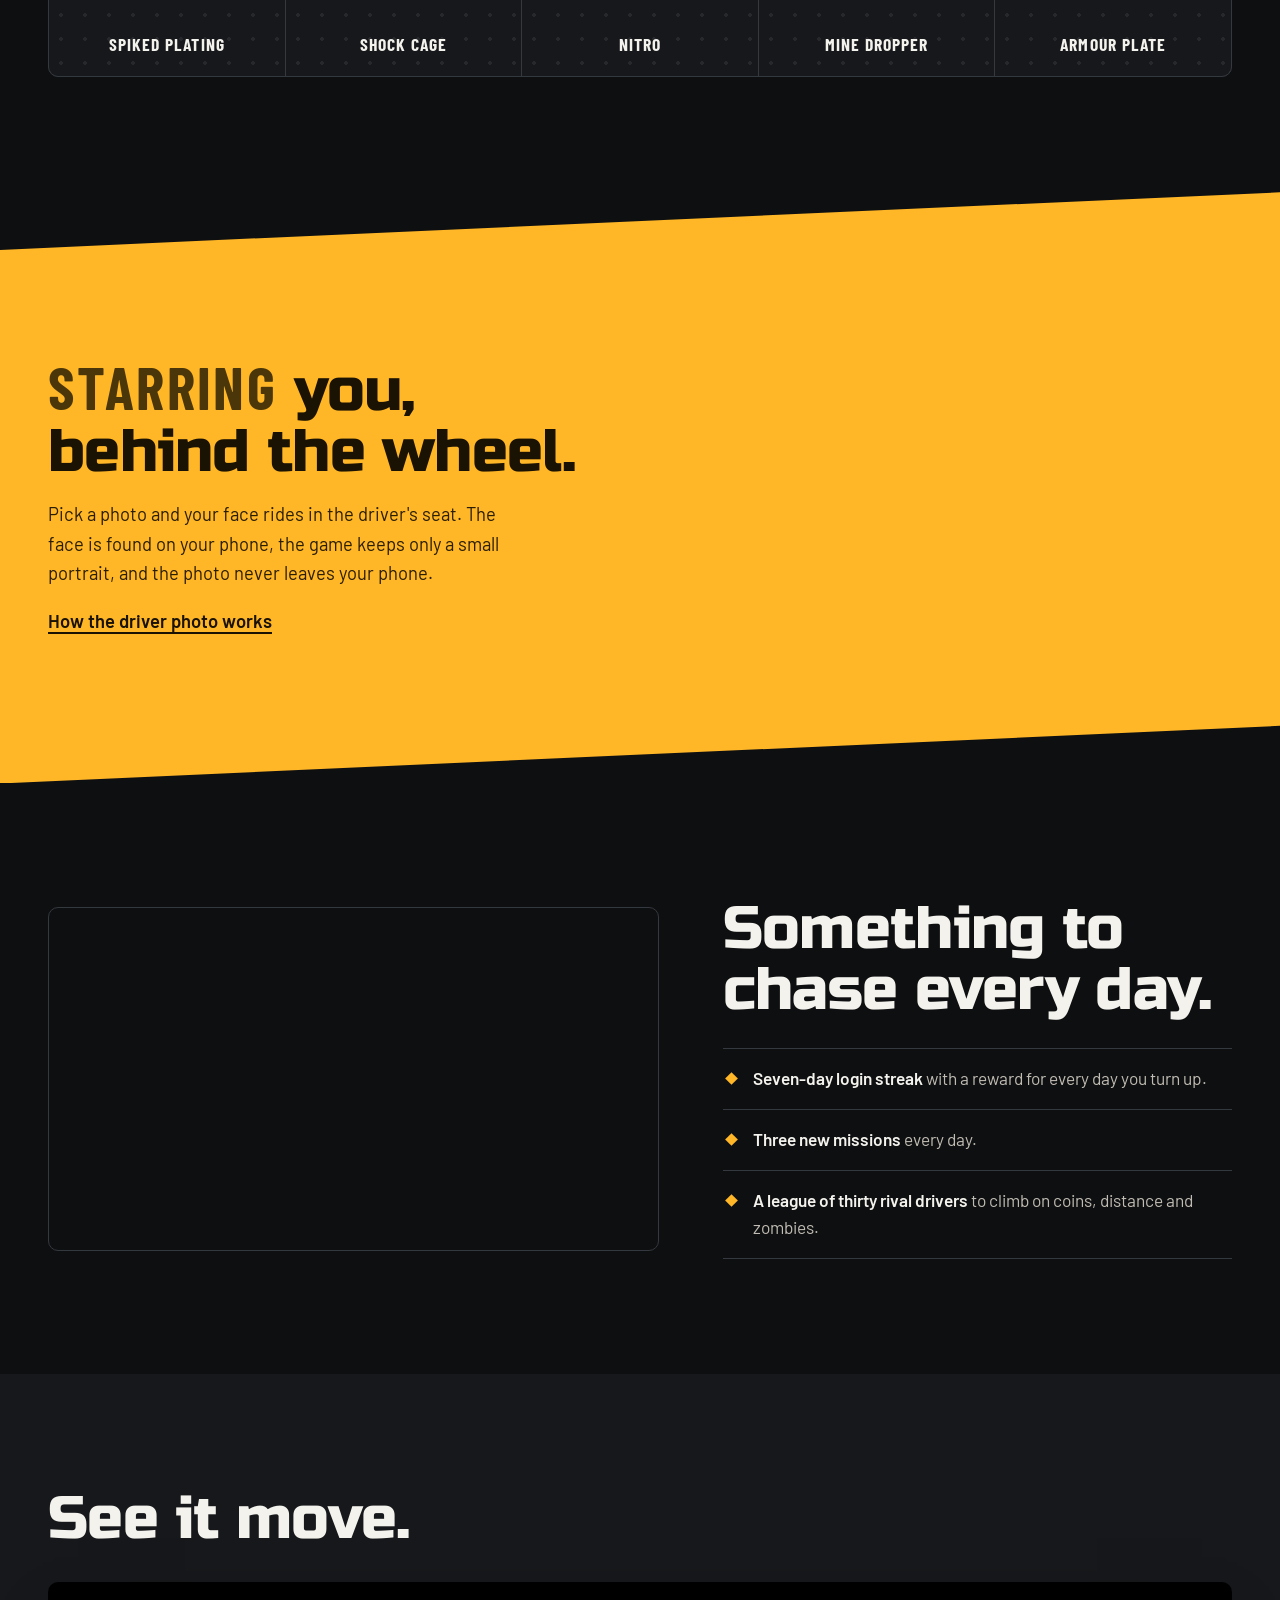
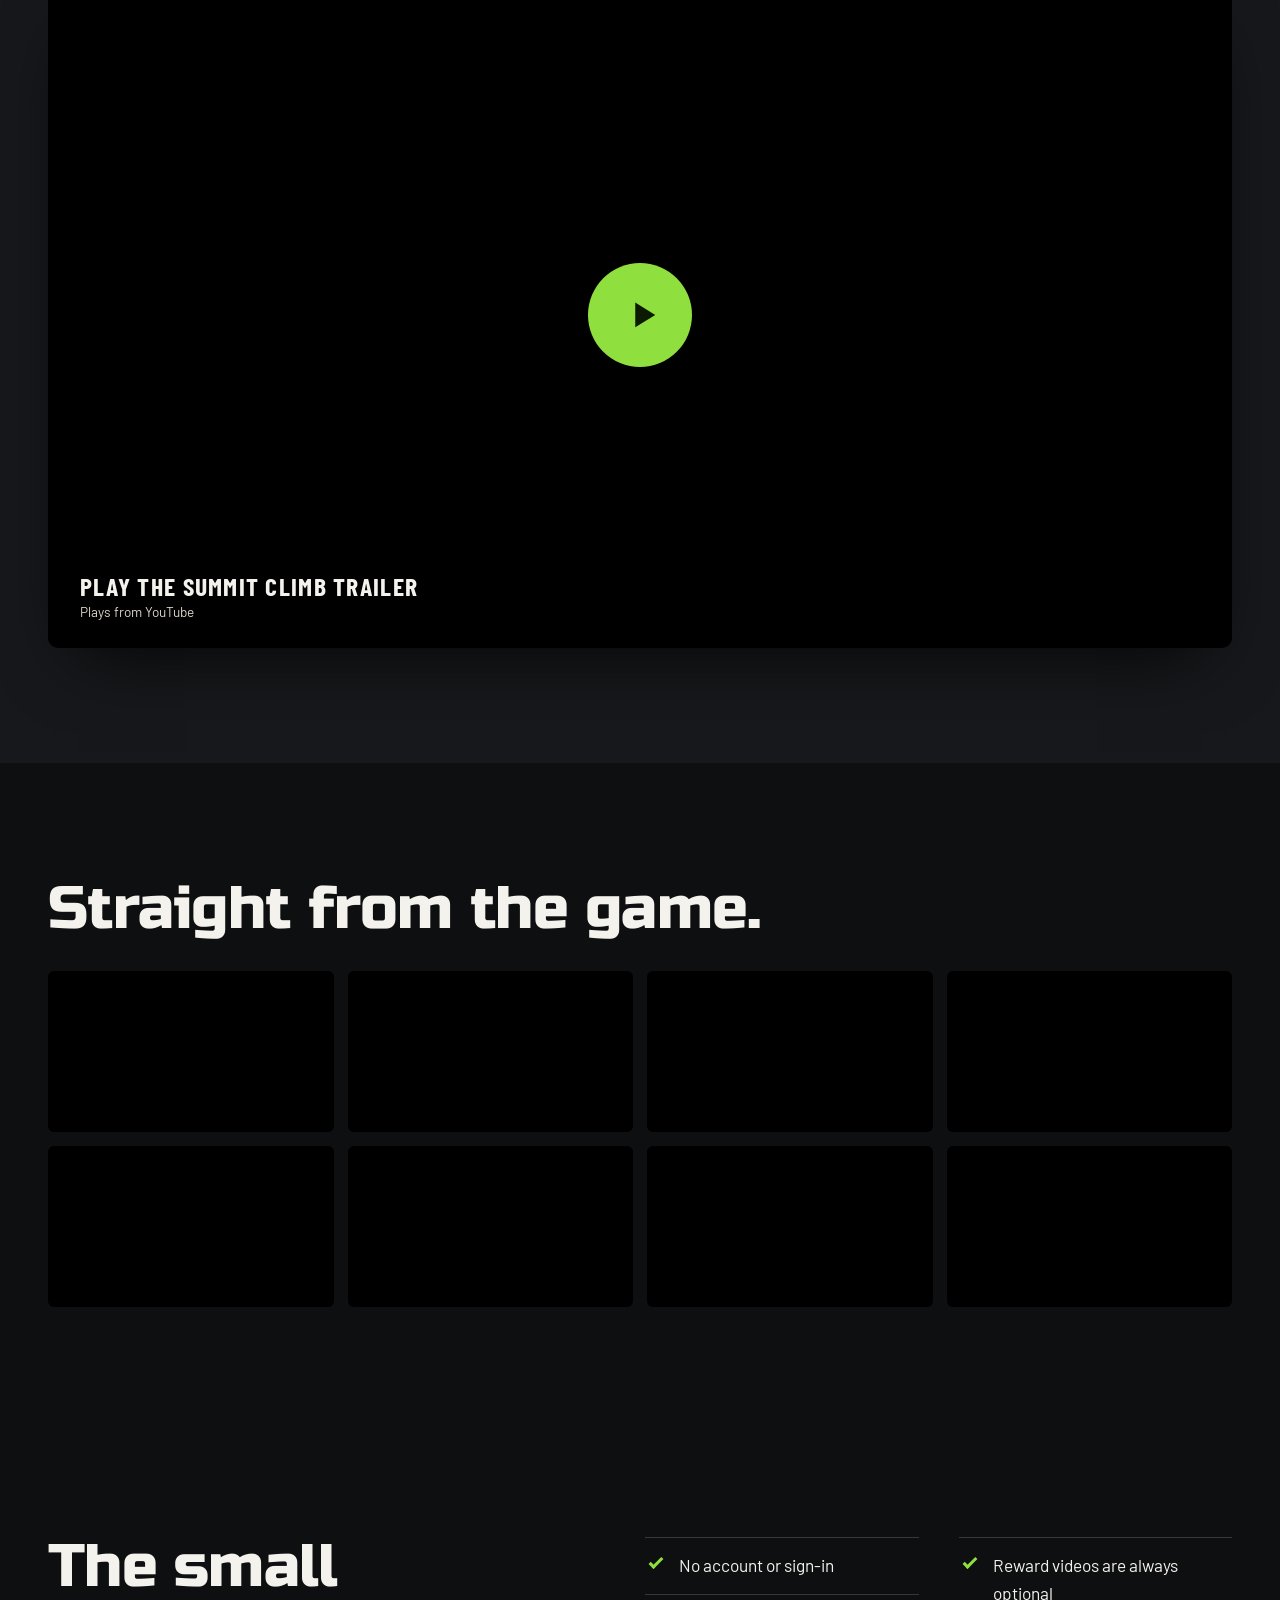
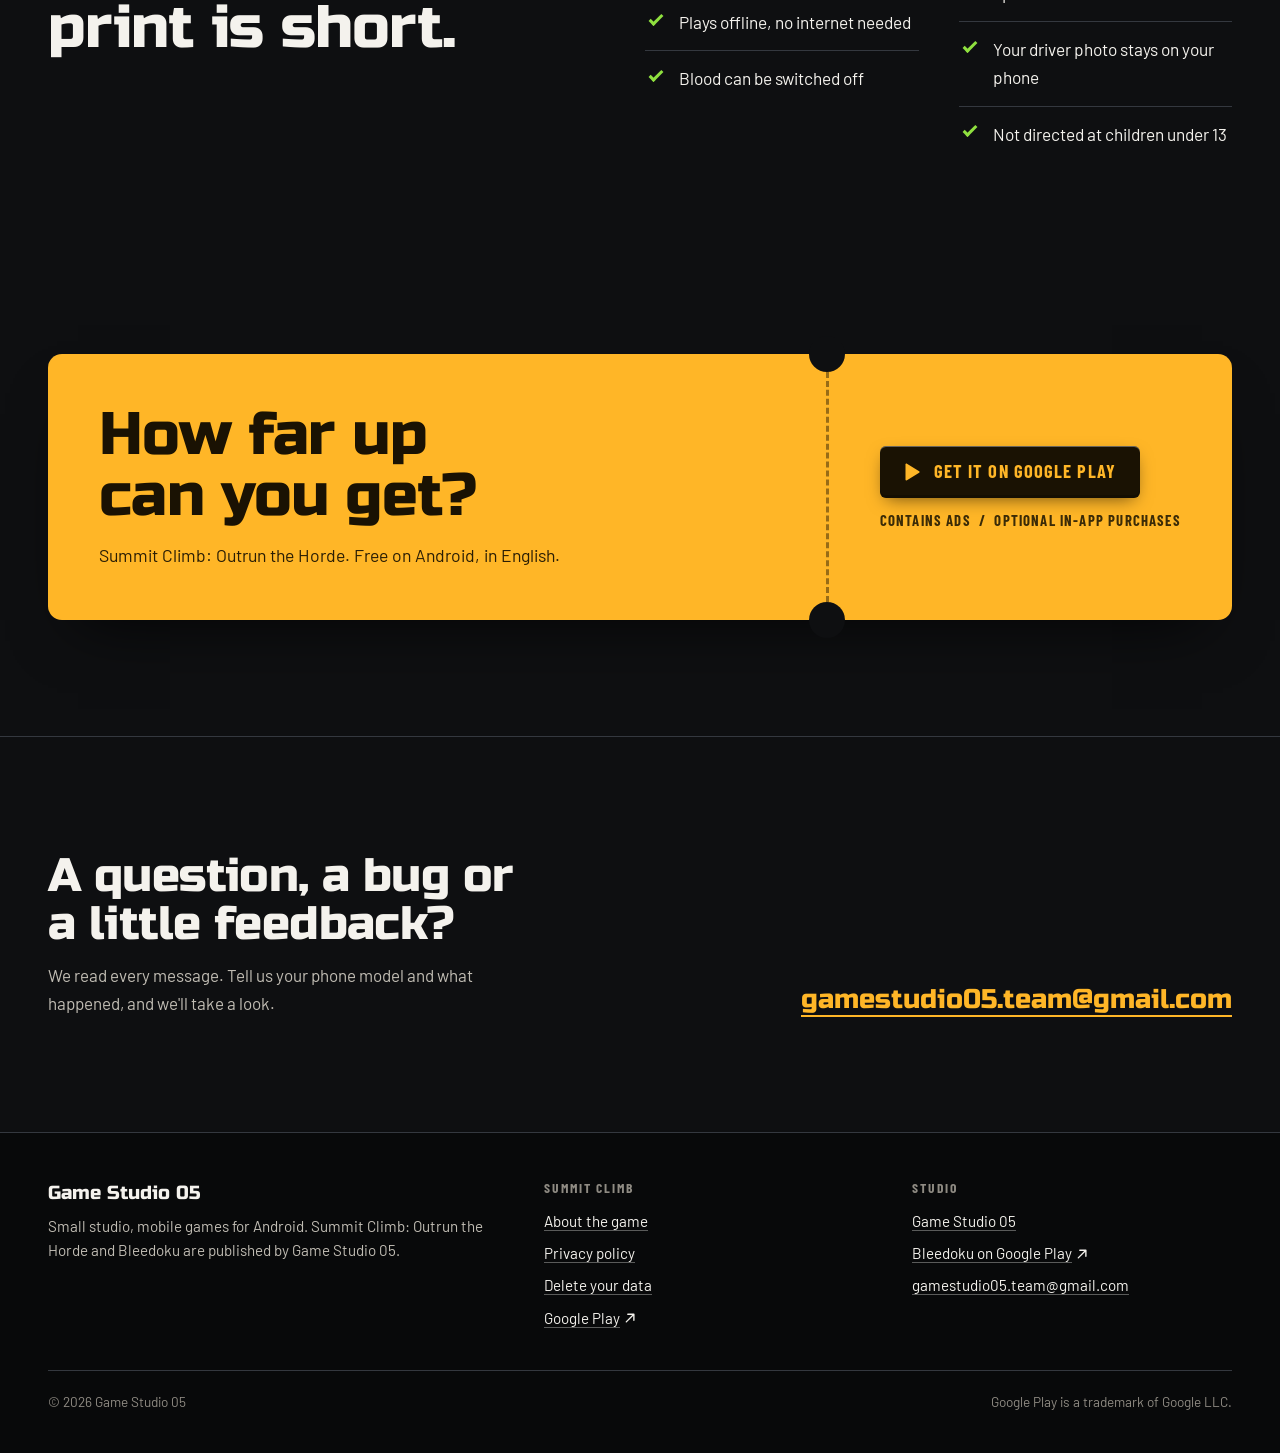
==== commit 1576aadb: "Redesign site: event-bill look, animated hero, vehicle lineup, stages, trailer - Summit Climb landin" ====
--- a/summit-climb/index.html
+++ b/summit-climb/index.html
@@ -4,11 +4,12 @@
 <meta charset="utf-8">
 <meta name="viewport" content="width=device-width,initial-scale=1">
 <title>Summit Climb: Outrun the Horde | Game Studio 05</title>
-<meta http-equiv="Content-Security-Policy" content="default-src 'self'; script-src 'self' 'sha256-W/ElZShOJtCubVhu8ChmF9MFE28u3D4oehL4ohr33EI='; style-src 'self'; img-src 'self'; font-src 'self'; media-src 'self'; connect-src 'self'; object-src 'none'; base-uri 'self'; form-action 'none'">
+<meta http-equiv="Content-Security-Policy" content="default-src 'self'; script-src 'self' 'sha256-b31BHNZp7PP5dlR8vDk3qZ4iPvnoTZIFpCqAKWsxZpQ='; style-src 'self'; img-src 'self'; font-src 'self'; media-src 'self'; connect-src 'self'; frame-src https://www.youtube-nocookie.com; object-src 'none'; base-uri 'self'; form-action 'none'">
 <meta name="referrer" content="strict-origin-when-cross-origin">
 <meta name="description" content="A physics hill climb for Android with 16 vehicles, ten hand-built stages and a zombie horde on your tail. From Game Studio 05.">
 <link rel="canonical" href="https://gamestudio05.github.io/summit-climb/">
 <meta property="og:type" content="website">
+<meta property="og:site_name" content="Game Studio 05">
 <meta property="og:title" content="Summit Climb: Outrun the Horde">
 <meta property="og:description" content="A physics hill climb for Android with 16 vehicles, ten hand-built stages and a zombie horde on your tail.">
 <meta property="og:url" content="https://gamestudio05.github.io/summit-climb/">
@@ -20,172 +21,598 @@
 <meta name="twitter:title" content="Summit Climb: Outrun the Horde">
 <meta name="twitter:description" content="A physics hill climb for Android with 16 vehicles, ten hand-built stages and a zombie horde on your tail.">
 <meta name="twitter:image" content="https://gamestudio05.github.io/assets/img/summit-social.jpg">
-<meta name="theme-color" content="#fbf7f2" media="(prefers-color-scheme: light)">
-<meta name="theme-color" content="#15110e" media="(prefers-color-scheme: dark)">
+<meta name="twitter:image:alt" content="An orange off-roader leaps a broken desert bridge ahead of a zombie horde">
+<meta name="theme-color" content="#0e0f11">
 <link rel="icon" href="/assets/img/summit-icon-32.png" sizes="32x32">
 <link rel="apple-touch-icon" href="/assets/img/summit-icon-180.png">
-<link rel="preload" as="font" href="/assets/fonts/nunito-latin.woff2" type="font/woff2" crossorigin>
-<link rel="stylesheet" href="/assets/css/site.css">
-<link rel="stylesheet" href="/assets/css/summit.css">
-<script type="application/ld+json">{"@context":"https://schema.org","@type":"MobileApplication","name":"Summit Climb: Outrun the Horde","operatingSystem":"ANDROID","applicationCategory":"GameApplication","inLanguage":"en","offers":{"@type":"Offer","price":"0","priceCurrency":"USD"},"publisher":{"@type":"Organization","name":"Game Studio 05"},"url":"https://gamestudio05.github.io/summit-climb/","installUrl":"https://play.google.com/store/apps/details?id=com.gamestudio05.summitclimb"}</script>
+<link rel="preload" as="image" href="/assets/img/hero/highway-1376.avif" type="image/avif" imagesrcset="/assets/img/hero/highway-768.avif 768w, /assets/img/hero/highway-1376.avif 1376w" imagesizes="100vw" fetchpriority="high">
+<link rel="preload" as="font" href="/assets/fonts/russo-one.woff2" type="font/woff2" crossorigin>
+<link rel="preload" as="font" href="/assets/fonts/barlow-condensed-700.woff2" type="font/woff2" crossorigin>
+<link rel="stylesheet" href="/assets/css/core.css">
+<link rel="stylesheet" href="/assets/css/game.css">
+<script src="/assets/js/summit.js" defer></script>
+<script type="application/ld+json">{"@context":"https://schema.org","@type":"MobileApplication","name":"Summit Climb: Outrun the Horde","description":"A physics hill climb for Android with 16 vehicles, ten hand-built stages and a zombie horde on your tail.","operatingSystem":"ANDROID","applicationCategory":"GameApplication","inLanguage":"en","image":"https://gamestudio05.github.io/assets/img/summit-social.jpg","screenshot":"https://gamestudio05.github.io/assets/img/sc/shot/s1-1600.jpg","offers":{"@type":"Offer","price":"0","priceCurrency":"USD"},"publisher":{"@type":"Organization","name":"Game Studio 05","url":"https://gamestudio05.github.io/","email":"gamestudio05.team@gmail.com"},"url":"https://gamestudio05.github.io/summit-climb/","installUrl":"https://play.google.com/store/apps/details?id=com.gamestudio05.summitclimb"}</script>
 </head>
-<body class="summit">
+<body class="page-summit">
 <a class="skip" href="#main">Skip to content</a>
-<header>
-<a class="sc-brand" href="/summit-climb/">
-<picture>
-<source type="image/avif" srcset="/assets/img/summit-icon-96.avif 96w, /assets/img/summit-icon-192.avif 192w" sizes="48px">
-<source type="image/webp" srcset="/assets/img/summit-icon-96.webp 96w, /assets/img/summit-icon-192.webp 192w" sizes="48px">
+<header class="site-header">
+<div class="wrap">
+<a class="brand" href="/summit-climb/">
+<picture>
+<source type="image/avif" srcset="/assets/img/summit-icon-96.avif 96w, /assets/img/summit-icon-192.avif 192w" sizes="34px">
+<source type="image/webp" srcset="/assets/img/summit-icon-96.webp 96w, /assets/img/summit-icon-192.webp 192w" sizes="34px">
 <img src="/assets/img/summit-icon-96.png" width="96" height="96" alt="" decoding="async">
 </picture>
-<span>Summit Climb<small>GAME STUDIO 05</small></span>
+<span class="brand-text">Summit Climb<small>Game Studio 05</small></span>
 </a>
-<nav aria-label="Main">
-<a href="#game">The game</a>
+<nav class="site-nav" aria-label="Main">
+<a href="#machines">Machines</a>
+<a href="#stages">Stages</a>
+<a href="#outrun">Outrun</a>
+<a href="#trailer">Trailer</a>
 <a href="/summit-climb/privacy/">Privacy</a>
-<a href="#contact">Contact</a>
 </nav>
-<a class="button compact" href="https://play.google.com/store/apps/details?id=com.gamestudio05.summitclimb&amp;referrer=utm_source%3Dwebsite%26utm_medium%3Dlanding" rel="noopener noreferrer">Get it on Google Play <span aria-hidden="true">&#8599;</span>
+<a class="btn btn-compact" href="https://play.google.com/store/apps/details?id=com.gamestudio05.summitclimb&amp;referrer=utm_source%3Dwebsite%26utm_medium%3Dlanding" rel="noopener noreferrer"><svg viewBox="0 0 24 24" aria-hidden="true"><path d="M6 3.8v16.4c0 .8.9 1.3 1.6.9l13.3-8.2c.6-.4.6-1.3 0-1.7L7.6 2.9C6.9 2.5 6 3 6 3.8z" fill="currentColor"/></svg><span><span class="lg">Get it on </span>Google Play</span></a>
+</div>
+</header>
+
+<main id="main">
+
+<section class="hero" aria-labelledby="hero-title">
+<picture class="hero-bg">
+<source type="image/avif" srcset="/assets/img/hero/highway-768.avif 768w, /assets/img/hero/highway-1376.avif 1376w" sizes="100vw">
+<source type="image/webp" srcset="/assets/img/hero/highway-768.webp 768w, /assets/img/hero/highway-1376.webp 1376w" sizes="100vw">
+<img src="/assets/img/hero/highway-1376.jpg" width="1376" height="768" alt="" fetchpriority="high" decoding="async">
+</picture>
+<canvas class="hero-stage" aria-hidden="true" data-attract></canvas>
+<div class="hero-copy wrap">
+<h1 id="hero-title">
+<picture>
+<source type="image/avif" srcset="/assets/img/brand/summit-logo-480.avif 480w, /assets/img/brand/summit-logo-960.avif 960w" sizes="(max-width: 600px) 72vw, 460px">
+<source type="image/webp" srcset="/assets/img/brand/summit-logo-480.webp 480w, /assets/img/brand/summit-logo-960.webp 960w" sizes="(max-width: 600px) 72vw, 460px">
+<img class="hero-logo" src="/assets/img/brand/summit-logo-480.png" width="480" height="158" alt="Summit Climb" decoding="async">
+</picture>
+<span class="hero-sub">Outrun the Horde</span>
+</h1>
+<p class="hero-lead">Floor it up ten hand-built stages in real cars on real suspension, with a zombie horde that never gets tired right on your tail.</p>
+<div class="hero-actions">
+<a class="btn btn-play" href="https://play.google.com/store/apps/details?id=com.gamestudio05.summitclimb&amp;referrer=utm_source%3Dwebsite%26utm_medium%3Dlanding" rel="noopener noreferrer"><svg viewBox="0 0 24 24" aria-hidden="true"><path d="M6 3.8v16.4c0 .8.9 1.3 1.6.9l13.3-8.2c.6-.4.6-1.3 0-1.7L7.6 2.9C6.9 2.5 6 3 6 3.8z" fill="currentColor"/></svg><span class="btn-label"><small>Free on Android</small>Get it on Google Play</span></a>
+<a class="btn btn-ghost" href="#trailer"><svg viewBox="0 0 24 24" aria-hidden="true"><circle cx="12" cy="12" r="10" fill="none" stroke="currentColor" stroke-width="2"/><path d="M10 8.2v7.6l6-3.8z" fill="currentColor"/></svg><span>Watch the trailer</span></a>
+</div>
+<p class="hero-facts">Contains ads <span aria-hidden="true">/</span> Optional in-app purchases <span aria-hidden="true">/</span> No sign-in</p>
+</div>
+</section>
+
+<div class="bill" role="presentation">
+<p class="bill-line"><span>16 machines</span><span>10 stages</span><span>10 pieces of kit</span><span>1 horde that never gets tired</span></p>
+</div>
+
+<section class="lineup" id="machines" aria-labelledby="machines-title">
+<div class="wrap">
+<div class="section-head">
+<h2 id="machines-title">Sixteen machines.<br>Four ways up.</h2>
+<p>Bikes, cars, trucks and monster trucks, each with its own suspension, grip, weight and engine sound. Every class has four tiers to unlock, and every tier is faster and tougher than the last.</p>
+</div>
+<div class="classes" data-tabs>
+<div class="class-tabs" role="tablist" aria-label="Vehicle classes" hidden>
+<button type="button" role="tab" id="tab-bikes" aria-controls="class-bikes" aria-selected="false" tabindex="-1">Bikes</button>
+<button type="button" role="tab" id="tab-cars" aria-controls="class-cars" aria-selected="true">Cars</button>
+<button type="button" role="tab" id="tab-trucks" aria-controls="class-trucks" aria-selected="false" tabindex="-1">Trucks</button>
+<button type="button" role="tab" id="tab-monsters" aria-controls="class-monsters" aria-selected="false" tabindex="-1">Monster trucks</button>
+</div>
+<div class="class-panel" id="class-bikes" role="tabpanel" aria-labelledby="tab-bikes" data-class="bikes">
+<h3 class="class-name">Bikes</h3>
+<ul class="machines">
+<li class="machine">
+<picture>
+<source type="image/avif" srcset="/assets/img/sc/v/goat-360.avif 360w, /assets/img/sc/v/goat-720.avif 720w" sizes="(max-width: 600px) 80vw, (max-width: 1000px) 44vw, 280px">
+<img src="/assets/img/sc/v/goat-360.webp" srcset="/assets/img/sc/v/goat-360.webp 360w, /assets/img/sc/v/goat-720.webp 720w" sizes="(max-width: 600px) 80vw, (max-width: 1000px) 44vw, 280px" width="360" height="275" alt="" loading="lazy" decoding="async">
+</picture>
+<p class="plate"><span class="visually-hidden">Tier </span>1</p>
+<h3>Mountain Goat</h3>
+<p>Light, twitchy, flips for fun</p>
+</li>
+<li class="machine">
+<picture>
+<source type="image/avif" srcset="/assets/img/sc/v/dirtfox-360.avif 360w, /assets/img/sc/v/dirtfox-720.avif 720w" sizes="(max-width: 600px) 80vw, (max-width: 1000px) 44vw, 280px">
+<img src="/assets/img/sc/v/dirtfox-360.webp" srcset="/assets/img/sc/v/dirtfox-360.webp 360w, /assets/img/sc/v/dirtfox-720.webp 720w" sizes="(max-width: 600px) 80vw, (max-width: 1000px) 44vw, 280px" width="360" height="256" alt="" loading="lazy" decoding="async">
+</picture>
+<p class="plate"><span class="visually-hidden">Tier </span>2</p>
+<h3>Dirt Fox</h3>
+<p>More punch, more grip</p>
+</li>
+<li class="machine">
+<picture>
+<source type="image/avif" srcset="/assets/img/sc/v/razor-360.avif 360w, /assets/img/sc/v/razor-720.avif 720w" sizes="(max-width: 600px) 80vw, (max-width: 1000px) 44vw, 280px">
+<img src="/assets/img/sc/v/razor-360.webp" srcset="/assets/img/sc/v/razor-360.webp 360w, /assets/img/sc/v/razor-720.webp 720w" sizes="(max-width: 600px) 80vw, (max-width: 1000px) 44vw, 280px" width="360" height="216" alt="" loading="lazy" decoding="async">
+</picture>
+<p class="plate"><span class="visually-hidden">Tier </span>3</p>
+<h3>Razor</h3>
+<p>Race bike. Pure power.</p>
+</li>
+<li class="machine">
+<picture>
+<source type="image/avif" srcset="/assets/img/sc/v/skyhawk-360.avif 360w, /assets/img/sc/v/skyhawk-720.avif 720w" sizes="(max-width: 600px) 80vw, (max-width: 1000px) 44vw, 280px">
+<img src="/assets/img/sc/v/skyhawk-360.webp" srcset="/assets/img/sc/v/skyhawk-360.webp 360w, /assets/img/sc/v/skyhawk-720.webp 720w" sizes="(max-width: 600px) 80vw, (max-width: 1000px) 44vw, 280px" width="360" height="254" alt="" loading="lazy" decoding="async">
+</picture>
+<p class="plate"><span class="visually-hidden">Tier </span>4</p>
+<h3>Skyhawk</h3>
+<p>Rally-raid king. Flies forever.</p>
+</li>
+</ul>
+</div>
+<div class="class-panel" id="class-cars" role="tabpanel" aria-labelledby="tab-cars" data-class="cars">
+<h3 class="class-name">Cars</h3>
+<ul class="machines">
+<li class="machine">
+<picture>
+<source type="image/avif" srcset="/assets/img/sc/v/scout-360.avif 360w, /assets/img/sc/v/scout-720.avif 720w" sizes="(max-width: 600px) 80vw, (max-width: 1000px) 44vw, 280px">
+<img src="/assets/img/sc/v/scout-360.webp" srcset="/assets/img/sc/v/scout-360.webp 360w, /assets/img/sc/v/scout-720.webp 720w" sizes="(max-width: 600px) 80vw, (max-width: 1000px) 44vw, 280px" width="360" height="159" alt="" loading="lazy" decoding="async">
+</picture>
+<p class="plate"><span class="visually-hidden">Tier </span>1</p>
+<h3>Scout</h3>
+<p>Dependable all-rounder</p>
+</li>
+<li class="machine">
+<picture>
+<source type="image/avif" srcset="/assets/img/sc/v/hopper-360.avif 360w, /assets/img/sc/v/hopper-720.avif 720w" sizes="(max-width: 600px) 80vw, (max-width: 1000px) 44vw, 280px">
+<img src="/assets/img/sc/v/hopper-360.webp" srcset="/assets/img/sc/v/hopper-360.webp 360w, /assets/img/sc/v/hopper-720.webp 720w" sizes="(max-width: 600px) 80vw, (max-width: 1000px) 44vw, 280px" width="360" height="134" alt="" loading="lazy" decoding="async">
+</picture>
+<p class="plate"><span class="visually-hidden">Tier </span>2</p>
+<h3>Dune Hopper</h3>
+<p>Soft springs, huge air</p>
+</li>
+<li class="machine">
+<picture>
+<source type="image/avif" srcset="/assets/img/sc/v/streak-360.avif 360w, /assets/img/sc/v/streak-720.avif 720w" sizes="(max-width: 600px) 80vw, (max-width: 1000px) 44vw, 280px">
+<img src="/assets/img/sc/v/streak-360.webp" srcset="/assets/img/sc/v/streak-360.webp 360w, /assets/img/sc/v/streak-720.webp 720w" sizes="(max-width: 600px) 80vw, (max-width: 1000px) 44vw, 280px" width="360" height="144" alt="" loading="lazy" decoding="async">
+</picture>
+<p class="plate"><span class="visually-hidden">Tier </span>3</p>
+<h3>Streak</h3>
+<p>Fast. Mind the landings.</p>
+</li>
+<li class="machine">
+<picture>
+<source type="image/avif" srcset="/assets/img/sc/v/tempest-360.avif 360w, /assets/img/sc/v/tempest-720.avif 720w" sizes="(max-width: 600px) 80vw, (max-width: 1000px) 44vw, 280px">
+<img src="/assets/img/sc/v/tempest-360.webp" srcset="/assets/img/sc/v/tempest-360.webp 360w, /assets/img/sc/v/tempest-720.webp 720w" sizes="(max-width: 600px) 80vw, (max-width: 1000px) 44vw, 280px" width="360" height="138" alt="" loading="lazy" decoding="async">
+</picture>
+<p class="plate"><span class="visually-hidden">Tier </span>4</p>
+<h3>Tempest</h3>
+<p>Desert racer. Top speed, 4x4.</p>
+</li>
+</ul>
+</div>
+<div class="class-panel" id="class-trucks" role="tabpanel" aria-labelledby="tab-trucks" data-class="trucks">
+<h3 class="class-name">Trucks</h3>
+<ul class="machines">
+<li class="machine">
+<picture>
+<source type="image/avif" srcset="/assets/img/sc/v/mule-360.avif 360w, /assets/img/sc/v/mule-720.avif 720w" sizes="(max-width: 600px) 80vw, (max-width: 1000px) 44vw, 280px">
+<img src="/assets/img/sc/v/mule-360.webp" srcset="/assets/img/sc/v/mule-360.webp 360w, /assets/img/sc/v/mule-720.webp 720w" sizes="(max-width: 600px) 80vw, (max-width: 1000px) 44vw, 280px" width="360" height="226" alt="" loading="lazy" decoding="async">
+</picture>
+<p class="plate"><span class="visually-hidden">Tier </span>1</p>
+<h3>Mule</h3>
+<p>Slow, stubborn, climbs anything</p>
+</li>
+<li class="machine">
+<picture>
+<source type="image/avif" srcset="/assets/img/sc/v/ridgeback-360.avif 360w, /assets/img/sc/v/ridgeback-720.avif 720w" sizes="(max-width: 600px) 80vw, (max-width: 1000px) 44vw, 280px">
+<img src="/assets/img/sc/v/ridgeback-360.webp" srcset="/assets/img/sc/v/ridgeback-360.webp 360w, /assets/img/sc/v/ridgeback-720.webp 720w" sizes="(max-width: 600px) 80vw, (max-width: 1000px) 44vw, 280px" width="360" height="140" alt="" loading="lazy" decoding="async">
+</picture>
+<p class="plate"><span class="visually-hidden">Tier </span>2</p>
+<h3>Ridgeback</h3>
+<p>Big tank for the long haul</p>
+</li>
+<li class="machine">
+<picture>
+<source type="image/avif" srcset="/assets/img/sc/v/crawler-360.avif 360w, /assets/img/sc/v/crawler-720.avif 720w" sizes="(max-width: 600px) 80vw, (max-width: 1000px) 44vw, 280px">
+<img src="/assets/img/sc/v/crawler-360.webp" srcset="/assets/img/sc/v/crawler-360.webp 360w, /assets/img/sc/v/crawler-720.webp 720w" sizes="(max-width: 600px) 80vw, (max-width: 1000px) 44vw, 280px" width="360" height="158" alt="" loading="lazy" decoding="async">
+</picture>
+<p class="plate"><span class="visually-hidden">Tier </span>3</p>
+<h3>Rock Crawler</h3>
+<p>Grips the impossible</p>
+</li>
+<li class="machine">
+<picture>
+<source type="image/avif" srcset="/assets/img/sc/v/titan-360.avif 360w, /assets/img/sc/v/titan-720.avif 720w" sizes="(max-width: 600px) 80vw, (max-width: 1000px) 44vw, 280px">
+<img src="/assets/img/sc/v/titan-360.webp" srcset="/assets/img/sc/v/titan-360.webp 360w, /assets/img/sc/v/titan-720.webp 720w" sizes="(max-width: 600px) 80vw, (max-width: 1000px) 44vw, 280px" width="360" height="167" alt="" loading="lazy" decoding="async">
+</picture>
+<p class="plate"><span class="visually-hidden">Tier </span>4</p>
+<h3>Titan</h3>
+<p>Expedition giant. Huge tank.</p>
+</li>
+</ul>
+</div>
+<div class="class-panel" id="class-monsters" role="tabpanel" aria-labelledby="tab-monsters" data-class="monsters">
+<h3 class="class-name">Monster trucks</h3>
+<ul class="machines">
+<li class="machine">
+<picture>
+<source type="image/avif" srcset="/assets/img/sc/v/brawler-360.avif 360w, /assets/img/sc/v/brawler-720.avif 720w" sizes="(max-width: 600px) 80vw, (max-width: 1000px) 44vw, 280px">
+<img src="/assets/img/sc/v/brawler-360.webp" srcset="/assets/img/sc/v/brawler-360.webp 360w, /assets/img/sc/v/brawler-720.webp 720w" sizes="(max-width: 600px) 80vw, (max-width: 1000px) 44vw, 280px" width="360" height="196" alt="" loading="lazy" decoding="async">
+</picture>
+<p class="plate"><span class="visually-hidden">Tier </span>1</p>
+<h3>Brawler</h3>
+<p>Small body, giant tyres</p>
+</li>
+<li class="machine">
+<picture>
+<source type="image/avif" srcset="/assets/img/sc/v/boulder-360.avif 360w, /assets/img/sc/v/boulder-720.avif 720w" sizes="(max-width: 600px) 80vw, (max-width: 1000px) 44vw, 280px">
+<img src="/assets/img/sc/v/boulder-360.webp" srcset="/assets/img/sc/v/boulder-360.webp 360w, /assets/img/sc/v/boulder-720.webp 720w" sizes="(max-width: 600px) 80vw, (max-width: 1000px) 44vw, 280px" width="360" height="175" alt="" loading="lazy" decoding="async">
+</picture>
+<p class="plate"><span class="visually-hidden">Tier </span>2</p>
+<h3>Boulder</h3>
+<p>Rolls over the rough stuff</p>
+</li>
+<li class="machine">
+<picture>
+<source type="image/avif" srcset="/assets/img/sc/v/goliath-360.avif 360w, /assets/img/sc/v/goliath-720.avif 720w" sizes="(max-width: 600px) 80vw, (max-width: 1000px) 44vw, 280px">
+<img src="/assets/img/sc/v/goliath-360.webp" srcset="/assets/img/sc/v/goliath-360.webp 360w, /assets/img/sc/v/goliath-720.webp 720w" sizes="(max-width: 600px) 80vw, (max-width: 1000px) 44vw, 280px" width="360" height="168" alt="" loading="lazy" decoding="async">
+</picture>
+<p class="plate"><span class="visually-hidden">Tier </span>3</p>
+<h3>Goliath</h3>
+<p>Fast, huge and hungry</p>
+</li>
+<li class="machine">
+<picture>
+<source type="image/avif" srcset="/assets/img/sc/v/mammoth-360.avif 360w, /assets/img/sc/v/mammoth-720.avif 720w" sizes="(max-width: 600px) 80vw, (max-width: 1000px) 44vw, 280px">
+<img src="/assets/img/sc/v/mammoth-360.webp" srcset="/assets/img/sc/v/mammoth-360.webp 360w, /assets/img/sc/v/mammoth-720.webp 720w" sizes="(max-width: 600px) 80vw, (max-width: 1000px) 44vw, 280px" width="360" height="170" alt="" loading="lazy" decoding="async">
+</picture>
+<p class="plate"><span class="visually-hidden">Tier </span>4</p>
+<h3>Mammoth</h3>
+<p>Armoured monster. Unstoppable.</p>
+</li>
+</ul>
+</div>
+</div>
+<p class="lineup-note">Every upgrade is measurably better: engine, suspension, tyres, 4WD and more.</p>
+</div>
+</section>
+
+<section class="stages" id="stages" aria-labelledby="stages-title">
+<div class="wrap">
+<div class="section-head">
+<h2 id="stages-title">Ten stages.<br>Meadow to Moon.</h2>
+<p>Ditches, kickers, cliffs and craters get bigger the further you go. Each stage is its own course, and the last one is the top of the mountain.</p>
+</div>
+</div>
+<div class="stage-rail" data-rail>
+<ol class="stage-list" tabindex="0" aria-label="The ten stages, scroll sideways">
+<li class="stage">
+<picture>
+<source type="image/avif" srcset="/assets/img/sc/stage/meadow-480.avif 480w, /assets/img/sc/stage/meadow-800.avif 800w" sizes="(max-width: 600px) 78vw, 380px">
+<source type="image/webp" srcset="/assets/img/sc/stage/meadow-480.webp 480w, /assets/img/sc/stage/meadow-800.webp 800w" sizes="(max-width: 600px) 78vw, 380px">
+<img src="/assets/img/sc/stage/meadow-480.jpg" width="480" height="268" alt="Green hills rolling away under a big blue sky" loading="lazy" decoding="async">
+</picture>
+<div class="stage-text"><p class="stage-no">Stage 1</p><h3>Meadow Run</h3><p>Rolling green hills</p></div>
+</li>
+<li class="stage">
+<picture>
+<source type="image/avif" srcset="/assets/img/sc/stage/highway-480.avif 480w, /assets/img/sc/stage/highway-800.avif 800w" sizes="(max-width: 600px) 78vw, 380px">
+<source type="image/webp" srcset="/assets/img/sc/stage/highway-480.webp 480w, /assets/img/sc/stage/highway-800.webp 800w" sizes="(max-width: 600px) 78vw, 380px">
+<img src="/assets/img/sc/stage/highway-480.jpg" width="480" height="268" alt="A desert highway bridge crossing red mesas at sunset" loading="lazy" decoding="async">
+</picture>
+<div class="stage-text"><p class="stage-no">Stage 2</p><h3>Desert Highway</h3><p>Broken bridges. Floor it.</p></div>
+</li>
+<li class="stage">
+<picture>
+<source type="image/avif" srcset="/assets/img/sc/stage/canyon-480.avif 480w, /assets/img/sc/stage/canyon-800.avif 800w" sizes="(max-width: 600px) 78vw, 380px">
+<source type="image/webp" srcset="/assets/img/sc/stage/canyon-480.webp 480w, /assets/img/sc/stage/canyon-800.webp 800w" sizes="(max-width: 600px) 78vw, 380px">
+<img src="/assets/img/sc/stage/canyon-480.jpg" width="480" height="268" alt="Red rock canyon ledges dropping into a deep gorge" loading="lazy" decoding="async">
+</picture>
+<div class="stage-text"><p class="stage-no">Stage 3</p><h3>Red Canyon</h3><p>Ledges, drops and gaps</p></div>
+</li>
+<li class="stage">
+<picture>
+<source type="image/avif" srcset="/assets/img/sc/stage/frost-480.avif 480w, /assets/img/sc/stage/frost-800.avif 800w" sizes="(max-width: 600px) 78vw, 380px">
+<source type="image/webp" srcset="/assets/img/sc/stage/frost-480.webp 480w, /assets/img/sc/stage/frost-800.webp 800w" sizes="(max-width: 600px) 78vw, 380px">
+<img src="/assets/img/sc/stage/frost-480.jpg" width="480" height="268" alt="Jagged snowy peaks and glaciers" loading="lazy" decoding="async">
+</picture>
+<div class="stage-text"><p class="stage-no">Stage 4</p><h3>Frostbite Pass</h3><p>Slippery ice. Feather the gas.</p></div>
+</li>
+<li class="stage">
+<picture>
+<source type="image/avif" srcset="/assets/img/sc/stage/pine-480.avif 480w, /assets/img/sc/stage/pine-800.avif 800w" sizes="(max-width: 600px) 78vw, 380px">
+<source type="image/webp" srcset="/assets/img/sc/stage/pine-480.webp 480w, /assets/img/sc/stage/pine-800.webp 800w" sizes="(max-width: 600px) 78vw, 380px">
+<img src="/assets/img/sc/stage/pine-480.jpg" width="480" height="268" alt="A ridge of pine forest above misty valleys" loading="lazy" decoding="async">
+</picture>
+<div class="stage-text"><p class="stage-no">Stage 5</p><h3>Pine Ridge</h3><p>Logs, roots and steep walls</p></div>
+</li>
+<li class="stage">
+<picture>
+<source type="image/avif" srcset="/assets/img/sc/stage/dunes-480.avif 480w, /assets/img/sc/stage/dunes-800.avif 800w" sizes="(max-width: 600px) 78vw, 380px">
+<source type="image/webp" srcset="/assets/img/sc/stage/dunes-480.webp 480w, /assets/img/sc/stage/dunes-800.webp 800w" sizes="(max-width: 600px) 78vw, 380px">
+<img src="/assets/img/sc/stage/dunes-480.jpg" width="480" height="268" alt="Giant golden sand dunes" loading="lazy" decoding="async">
+</picture>
+<div class="stage-text"><p class="stage-no">Stage 6</p><h3>Dune Sea</h3><p>Giant waves of sand</p></div>
+</li>
+<li class="stage">
+<picture>
+<source type="image/avif" srcset="/assets/img/sc/stage/bog-480.avif 480w, /assets/img/sc/stage/bog-800.avif 800w" sizes="(max-width: 600px) 78vw, 380px">
+<source type="image/webp" srcset="/assets/img/sc/stage/bog-480.webp 480w, /assets/img/sc/stage/bog-800.webp 800w" sizes="(max-width: 600px) 78vw, 380px">
+<img src="/assets/img/sc/stage/bog-480.jpg" width="480" height="268" alt="A grey, misty bog of pools and reeds" loading="lazy" decoding="async">
+</picture>
+<div class="stage-text"><p class="stage-no">Stage 7</p><h3>Bogwater</h3><p>Mud pits and sunken logs</p></div>
+</li>
+<li class="stage">
+<picture>
+<source type="image/avif" srcset="/assets/img/sc/stage/volcano-480.avif 480w, /assets/img/sc/stage/volcano-800.avif 800w" sizes="(max-width: 600px) 78vw, 380px">
+<source type="image/webp" srcset="/assets/img/sc/stage/volcano-480.webp 480w, /assets/img/sc/stage/volcano-800.webp 800w" sizes="(max-width: 600px) 78vw, 380px">
+<img src="/assets/img/sc/stage/volcano-480.jpg" width="480" height="268" alt="An erupting volcano over black lava fields" loading="lazy" decoding="async">
+</picture>
+<div class="stage-text"><p class="stage-no">Stage 8</p><h3>Ash Volcano</h3><p>Lava-rock jumps and ledges</p></div>
+</li>
+<li class="stage">
+<picture>
+<source type="image/avif" srcset="/assets/img/sc/stage/lunar-480.avif 480w, /assets/img/sc/stage/lunar-800.avif 800w" sizes="(max-width: 600px) 78vw, 380px">
+<source type="image/webp" srcset="/assets/img/sc/stage/lunar-480.webp 480w, /assets/img/sc/stage/lunar-800.webp 800w" sizes="(max-width: 600px) 78vw, 380px">
+<img src="/assets/img/sc/stage/lunar-480.jpg" width="480" height="268" alt="The cratered grey surface of the Moon with Earth in the sky" loading="lazy" decoding="async">
+</picture>
+<div class="stage-text"><p class="stage-no">Stage 9</p><h3>Lunar Basin</h3><p>One-third gravity. Big air.</p></div>
+</li>
+<li class="stage">
+<picture>
+<source type="image/avif" srcset="/assets/img/sc/stage/summit-480.avif 480w, /assets/img/sc/stage/summit-800.avif 800w" sizes="(max-width: 600px) 78vw, 380px">
+<source type="image/webp" srcset="/assets/img/sc/stage/summit-480.webp 480w, /assets/img/sc/stage/summit-800.webp 800w" sizes="(max-width: 600px) 78vw, 380px">
+<img src="/assets/img/sc/stage/summit-480.jpg" width="480" height="268" alt="A snowy mountain top above a sea of clouds" loading="lazy" decoding="async">
+</picture>
+<div class="stage-text"><p class="stage-no">Stage 10</p><h3>The Summit</h3><p>The final climb</p></div>
+</li>
+</ol>
+<div class="rail-controls wrap" hidden>
+<button type="button" class="rail-btn" data-dir="-1" aria-label="Previous stages"><svg viewBox="0 0 24 24" aria-hidden="true"><path d="M15 5l-7 7 7 7" fill="none" stroke="currentColor" stroke-width="2.6" stroke-linecap="round" stroke-linejoin="round"/></svg></button>
+<button type="button" class="rail-btn" data-dir="1" aria-label="Next stages"><svg viewBox="0 0 24 24" aria-hidden="true"><path d="M9 5l7 7-7 7" fill="none" stroke="currentColor" stroke-width="2.6" stroke-linecap="round" stroke-linejoin="round"/></svg></button>
+</div>
+</div>
+</section>
+
+<section class="outrun" id="outrun" aria-labelledby="outrun-title">
+<picture class="outrun-plate">
+<source type="image/avif" srcset="/assets/img/sc/horde-960.avif 960w, /assets/img/sc/horde-1600.avif 1600w" sizes="100vw">
+<source type="image/webp" srcset="/assets/img/sc/horde-960.webp 960w, /assets/img/sc/horde-1600.webp 1600w" sizes="100vw">
+<img src="/assets/img/sc/horde-960.jpg" width="960" height="540" alt="An armoured truck with a roof gun bursts through a Quarantine Zone gate as zombies run alongside it" loading="lazy" decoding="async">
+</picture>
+<div class="outrun-copy wrap">
+<h2 id="outrun-title">They never<br>get tired.</h2>
+<p>Outrun mode puts a horde on your tail. Ram the walkers, chain combos and keep your fuel up. Wreck the car or let them catch you, and the run is over.</p>
+</div>
+<div class="march" aria-hidden="true"><span></span><span></span><span></span><span></span><span></span><span></span></div>
+</section>
+
+<section class="night" aria-labelledby="night-title">
+<div class="wrap night-grid">
+<div class="night-copy">
+<h2 id="night-title">Night falls.<br>Lights on.</h2>
+<p>On long runs the sun goes down and the road goes dark. Upgrade your headlights in the garage to throw the beam further down the hill.</p>
+</div>
+<figure class="night-shot" data-beam>
+<picture>
+<source type="image/avif" srcset="/assets/img/sc/night-960.avif 960w, /assets/img/sc/night-1600.avif 1600w" sizes="(max-width: 900px) 100vw, 60vw">
+<source type="image/webp" srcset="/assets/img/sc/night-960.webp 960w, /assets/img/sc/night-1600.webp 1600w" sizes="(max-width: 900px) 100vw, 60vw">
+<img src="/assets/img/sc/night-960.jpg" width="960" height="540" alt="At night a green off-roader's headlights light up a snowy slope" loading="lazy" decoding="async">
+</picture>
+</figure>
+</div>
+</section>
+
+<section class="armory" id="armory" aria-labelledby="armory-title">
+<div class="wrap">
+<div class="section-head">
+<h2 id="armory-title">The Armory.<br>Ten pieces of kit.</h2>
+<p>Unlock and upgrade them all, then load up a weapon, a body upgrade and a piece of gear before you set off.</p>
+</div>
+<ul class="kit">
+<li><picture><source type="image/webp" srcset="/assets/img/sc/kit/mg.webp"><img src="/assets/img/sc/kit/mg.png" width="160" height="160" alt="" loading="lazy" decoding="async"></picture><span>Machine gun</span></li>
+<li><picture><source type="image/webp" srcset="/assets/img/sc/kit/shotgun.webp"><img src="/assets/img/sc/kit/shotgun.png" width="160" height="160" alt="" loading="lazy" decoding="async"></picture><span>Scattergun</span></li>
+<li><picture><source type="image/webp" srcset="/assets/img/sc/kit/flamer.webp"><img src="/assets/img/sc/kit/flamer.png" width="160" height="160" alt="" loading="lazy" decoding="async"></picture><span>Flamethrower</span></li>
+<li><picture><source type="image/webp" srcset="/assets/img/sc/kit/rockets.webp"><img src="/assets/img/sc/kit/rockets.png" width="160" height="160" alt="" loading="lazy" decoding="async"></picture><span>Rocket pod</span></li>
+<li><picture><source type="image/webp" srcset="/assets/img/sc/kit/ram.webp"><img src="/assets/img/sc/kit/ram.png" width="160" height="160" alt="" loading="lazy" decoding="async"></picture><span>Ram bar</span></li>
+<li><picture><source type="image/webp" srcset="/assets/img/sc/kit/spikes.webp"><img src="/assets/img/sc/kit/spikes.png" width="160" height="160" alt="" loading="lazy" decoding="async"></picture><span>Spiked plating</span></li>
+<li><picture><source type="image/webp" srcset="/assets/img/sc/kit/shock.webp"><img src="/assets/img/sc/kit/shock.png" width="160" height="160" alt="" loading="lazy" decoding="async"></picture><span>Shock cage</span></li>
+<li><picture><source type="image/webp" srcset="/assets/img/sc/kit/nitro.webp"><img src="/assets/img/sc/kit/nitro.png" width="160" height="160" alt="" loading="lazy" decoding="async"></picture><span>Nitro</span></li>
+<li><picture><source type="image/webp" srcset="/assets/img/sc/kit/mines.webp"><img src="/assets/img/sc/kit/mines.png" width="160" height="160" alt="" loading="lazy" decoding="async"></picture><span>Mine dropper</span></li>
+<li><picture><source type="image/webp" srcset="/assets/img/sc/kit/armour.webp"><img src="/assets/img/sc/kit/armour.png" width="160" height="160" alt="" loading="lazy" decoding="async"></picture><span>Armour plate</span></li>
+</ul>
+</div>
+</section>
+
+<section class="starring" aria-labelledby="starring-title">
+<div class="wrap starring-grid">
+<div class="starring-copy">
+<h2 id="starring-title"><span class="bill-word">Starring</span> you, behind the wheel.</h2>
+<p>Pick a photo and your face rides in the driver's seat. The face is found on your phone, the game keeps only a small portrait, and the photo never leaves your phone.</p>
+<p><a href="/summit-climb/privacy/#your-driver-photo">How the driver photo works</a></p>
+</div>
+<picture class="starring-rider">
+<source type="image/avif" srcset="/assets/img/sc/rider-205.avif">
+<source type="image/webp" srcset="/assets/img/sc/rider-205.webp">
+<img src="/assets/img/sc/rider-205.png" width="205" height="720" alt="The rider in white race gear, arms folded" loading="lazy" decoding="async">
+</picture>
+</div>
+</section>
+
+<section class="daily" aria-labelledby="daily-title">
+<div class="wrap daily-grid">
+<figure class="daily-shot">
+<picture>
+<source type="image/avif" srcset="/assets/img/sc/shot/s8-640.avif">
+<source type="image/webp" srcset="/assets/img/sc/shot/s8-640.webp">
+<img src="/assets/img/sc/shot/s8-640.jpg" width="640" height="360" alt="The league table: rank 19 of 31, climbing on coins earned" loading="lazy" decoding="async">
+</picture>
+</figure>
+<div>
+<h2 id="daily-title">Something to chase every day.</h2>
+<ul class="daily-list">
+<li><strong>Seven-day login streak</strong> with a reward for every day you turn up.</li>
+<li><strong>Three new missions</strong> every day.</li>
+<li><strong>A league of thirty rival drivers</strong> to climb on coins, distance and zombies.</li>
+</ul>
+</div>
+</div>
+</section>
+
+<section class="trailer" id="trailer" aria-labelledby="trailer-title">
+<div class="wrap">
+<h2 id="trailer-title">See it move.</h2>
+<div class="video" data-video="l6Pi0cld8Xo">
+<a class="video-facade" href="https://www.youtube.com/watch?v=l6Pi0cld8Xo" rel="noopener noreferrer">
+<picture>
+<source type="image/avif" srcset="/assets/img/sc/outrun-960.avif 960w, /assets/img/sc/outrun-1600.avif 1600w" sizes="(max-width: 1240px) 100vw, 1240px">
+<source type="image/webp" srcset="/assets/img/sc/outrun-960.webp 960w, /assets/img/sc/outrun-1600.webp 1600w" sizes="(max-width: 1240px) 100vw, 1240px">
+<img src="/assets/img/sc/outrun-960.jpg" width="960" height="540" alt="" loading="lazy" decoding="async">
+</picture>
+<span class="video-play"><svg viewBox="0 0 24 24" aria-hidden="true"><path d="M8 5.5v13l10.5-6.5z" fill="currentColor"/></svg></span>
+<span class="video-label">Play the Summit Climb trailer<small>Plays from YouTube</small></span>
 </a>
-</header>
-<main id="main">
-<section class="hero wrap">
-<div>
-<p class="eyebrow">A PHYSICS HILL CLIMB FROM GAME STUDIO 05</p>
-<h1>Floor it up the mountain.<br><em>Outrun the horde.</em>
-</h1>
-<p class="lead">Real cars, real suspension and ten hand-built stages, with a zombie horde that never gets tired right on your tail.</p>
-<div class="actions">
-<a class="button" href="https://play.google.com/store/apps/details?id=com.gamestudio05.summitclimb&amp;referrer=utm_source%3Dwebsite%26utm_medium%3Dlanding" rel="noopener noreferrer">Get it on Google Play <span aria-hidden="true">&#8599;</span>
-</a>
-</div>
-<p class="facts">Android <span>&middot;</span> Free with ads <span>&middot;</span> Optional in-app purchases</p>
-</div>
-<figure class="sc-art">
-<picture>
-<source type="image/avif" srcset="/assets/img/summit-feature-480.avif 480w, /assets/img/summit-feature-768.avif 768w, /assets/img/summit-feature-1024.avif 1024w" sizes="(max-width: 600px) calc(100vw - 32px), (max-width: 1000px) 45vw, 560px">
-<source type="image/webp" srcset="/assets/img/summit-feature-480.webp 480w, /assets/img/summit-feature-768.webp 768w, /assets/img/summit-feature-1024.webp 1024w" sizes="(max-width: 600px) calc(100vw - 32px), (max-width: 1000px) 45vw, 560px">
-<img src="/assets/img/summit-feature-768.jpg" width="1024" height="500" alt="An orange off-roader with a roof-mounted gun leaps a broken desert bridge ahead of a zombie horde" fetchpriority="high" decoding="async">
-</picture>
-<figcaption>Desert Highway. Mind the gap.</figcaption>
-</figure>
-</section>
-<div class="numbers wrap">
-<div>
-<strong>16</strong>
-<span>vehicles in 4 classes</span>
-</div>
-<div>
-<strong>10</strong>
-<span>hand-built stages</span>
-</div>
-<div>
-<strong>10</strong>
-<span>Armory items</span>
-</div>
-<p>No sign-in.<br>No internet needed to play.</p>
-</div>
-<section class="section wrap" id="game">
-<div class="heading">
-<div>
-<p class="eyebrow">WHAT'S UNDER THE BONNET</p>
-<h2>Every run is a<br>race to the top.</h2>
-</div>
-<p>Bikes, cars, trucks and monster trucks,<br>each with its own grip, weight and engine note.</p>
-</div>
-<ul class="sc-features">
-<li>
-<span class="tag">REAL PHYSICS</span>
-<h3>Real cars. Real suspension.</h3>
-<p>16 vehicles in 4 classes, each with 4 tiers to unlock. Every upgrade, from engine and suspension to tyres and 4WD, is measurably better.</p>
-</li>
-<li>
-<span class="tag">TEN STAGES</span>
-<h3>From desert to the Moon.</h3>
-<p>Broken bridges on Desert Highway, icy Frostbite Pass, Bogwater mud pits, lava rock on Ash Volcano, low gravity on the Moon and, finally, The Summit.</p>
-</li>
-<li>
-<span class="tag">OUTRUN MODE</span>
-<h3>They never get tired.</h3>
-<p>Ram the walkers, chain combos and keep your fuel up. Wreck the car or let them catch you and the run is over.</p>
-</li>
-<li>
-<span class="tag">THE ARMORY</span>
-<h3>Ten pieces of kit.</h3>
-<p>Machine gun, scattergun, flamethrower, rocket pod, ram bar, spiked plating, shock cage, nitro, mine dropper and armour plate.</p>
-</li>
-<li>
-<span class="tag">YOU ARE THE DRIVER</span>
-<h3>Your face behind the wheel.</h3>
-<p>Pick a photo and your face rides in the driver's seat. The photo never leaves your phone.</p>
-</li>
-<li>
-<span class="tag">EVERY DAY</span>
-<h3>Missions and a league.</h3>
-<p>A seven-day login streak, three new missions every day, and a league of thirty rival drivers to climb on coins, distance and zombies.</p>
-</li>
-</ul>
-</section>
-<section class="section wrap" aria-label="Screenshots">
-<ul class="sc-shots" tabindex="0">
-<li><picture><source type="image/webp" srcset="/assets/img/shots/shot01-640.webp 640w, /assets/img/shots/shot01-960.webp 960w" sizes="(max-width: 600px) 85vw, 33vw"><img src="/assets/img/shots/shot01-640.jpg" width="640" height="360" alt="Outrun the horde: zombies swarm the road behind the car" loading="lazy" decoding="async"></picture></li>
-<li><picture><source type="image/webp" srcset="/assets/img/shots/shot02-640.webp 640w, /assets/img/shots/shot02-960.webp 960w" sizes="(max-width: 600px) 85vw, 33vw"><img src="/assets/img/shots/shot02-640.jpg" width="640" height="360" alt="The vehicle garage with 16 vehicles in four classes" loading="lazy" decoding="async"></picture></li>
-<li><picture><source type="image/webp" srcset="/assets/img/shots/shot03-640.webp 640w, /assets/img/shots/shot03-960.webp 960w" sizes="(max-width: 600px) 85vw, 33vw"><img src="/assets/img/shots/shot03-640.jpg" width="640" height="360" alt="Choosing between ten stages, from Meadow Run to Frostbite Pass" loading="lazy" decoding="async"></picture></li>
-<li><picture><source type="image/webp" srcset="/assets/img/shots/shot04-640.webp 640w, /assets/img/shots/shot04-960.webp 960w" sizes="(max-width: 600px) 85vw, 33vw"><img src="/assets/img/shots/shot04-640.jpg" width="640" height="360" alt="Jumping a broken bridge on Desert Highway" loading="lazy" decoding="async"></picture></li>
-<li><picture><source type="image/webp" srcset="/assets/img/shots/shot05-640.webp 640w, /assets/img/shots/shot05-960.webp 960w" sizes="(max-width: 600px) 85vw, 33vw"><img src="/assets/img/shots/shot05-640.jpg" width="640" height="360" alt="Night falls and the headlights light the road" loading="lazy" decoding="async"></picture></li>
-<li><picture><source type="image/webp" srcset="/assets/img/shots/shot06-640.webp 640w, /assets/img/shots/shot06-960.webp 960w" sizes="(max-width: 600px) 85vw, 33vw"><img src="/assets/img/shots/shot06-640.jpg" width="640" height="360" alt="Upgrading engine, suspension, tyres and more in the garage" loading="lazy" decoding="async"></picture></li>
-<li><picture><source type="image/webp" srcset="/assets/img/shots/shot07-640.webp 640w, /assets/img/shots/shot07-960.webp 960w" sizes="(max-width: 600px) 85vw, 33vw"><img src="/assets/img/shots/shot07-640.jpg" width="640" height="360" alt="The Armory with ten pieces of kit" loading="lazy" decoding="async"></picture></li>
-<li><picture><source type="image/webp" srcset="/assets/img/shots/shot08-640.webp 640w, /assets/img/shots/shot08-960.webp 960w" sizes="(max-width: 600px) 85vw, 33vw"><img src="/assets/img/shots/shot08-640.jpg" width="640" height="360" alt="The league table of rival drivers" loading="lazy" decoding="async"></picture></li>
-</ul>
-</section>
-<section class="calm wrap section">
-<div>
-<p class="eyebrow">GOOD TO KNOW</p>
-<h2>Play it your way.</h2>
-</div>
+</div>
+</div>
+</section>
+
+<section class="gallery" id="screens" aria-labelledby="screens-title">
+<div class="wrap">
+<h2 id="screens-title">Straight from the game.</h2>
+<ul class="shots">
+<li><a class="shot" href="/assets/img/sc/shot/s1-1600.jpg" data-full="/assets/img/sc/shot/s1-1600.webp" data-caption="Outrun the horde: zombies swarm the road behind an armoured truck">
+<picture>
+<source type="image/avif" srcset="/assets/img/sc/shot/s1-640.avif">
+<source type="image/webp" srcset="/assets/img/sc/shot/s1-640.webp">
+<img src="/assets/img/sc/shot/s1-640.jpg" width="640" height="360" alt="Outrun the horde: zombies swarm the road behind an armoured truck" loading="lazy" decoding="async">
+</picture>
+</a></li>
+<li><a class="shot" href="/assets/img/sc/shot/s2-1600.jpg" data-full="/assets/img/sc/shot/s2-1600.webp" data-caption="The vehicle garage: the orange Scout, with bikes, cars, trucks and monster trucks to choose from">
+<picture>
+<source type="image/avif" srcset="/assets/img/sc/shot/s2-640.avif">
+<source type="image/webp" srcset="/assets/img/sc/shot/s2-640.webp">
+<img src="/assets/img/sc/shot/s2-640.jpg" width="640" height="360" alt="The vehicle garage: the orange Scout, with bikes, cars, trucks and monster trucks to choose from" loading="lazy" decoding="async">
+</picture>
+</a></li>
+<li><a class="shot" href="/assets/img/sc/shot/s3-1600.jpg" data-full="/assets/img/sc/shot/s3-1600.webp" data-caption="Choosing a stage, from Meadow Run to Pine Ridge">
+<picture>
+<source type="image/avif" srcset="/assets/img/sc/shot/s3-640.avif">
+<source type="image/webp" srcset="/assets/img/sc/shot/s3-640.webp">
+<img src="/assets/img/sc/shot/s3-640.jpg" width="640" height="360" alt="Choosing a stage, from Meadow Run to Pine Ridge" loading="lazy" decoding="async">
+</picture>
+</a></li>
+<li><a class="shot" href="/assets/img/sc/shot/s4-1600.jpg" data-full="/assets/img/sc/shot/s4-1600.webp" data-caption="A buggy sails over a broken bridge on Desert Highway for a new record">
+<picture>
+<source type="image/avif" srcset="/assets/img/sc/shot/s4-640.avif">
+<source type="image/webp" srcset="/assets/img/sc/shot/s4-640.webp">
+<img src="/assets/img/sc/shot/s4-640.jpg" width="640" height="360" alt="A buggy sails over a broken bridge on Desert Highway for a new record" loading="lazy" decoding="async">
+</picture>
+</a></li>
+<li><a class="shot" href="/assets/img/sc/shot/s5-1600.jpg" data-full="/assets/img/sc/shot/s5-1600.webp" data-caption="Night falls and the headlights light the road">
+<picture>
+<source type="image/avif" srcset="/assets/img/sc/shot/s5-640.avif">
+<source type="image/webp" srcset="/assets/img/sc/shot/s5-640.webp">
+<img src="/assets/img/sc/shot/s5-640.jpg" width="640" height="360" alt="Night falls and the headlights light the road" loading="lazy" decoding="async">
+</picture>
+</a></li>
+<li><a class="shot" href="/assets/img/sc/shot/s6-1600.jpg" data-full="/assets/img/sc/shot/s6-1600.webp" data-caption="Upgrading the Goliath monster truck: engine, suspension, tyres, roll cage, flips and headlights">
+<picture>
+<source type="image/avif" srcset="/assets/img/sc/shot/s6-640.avif">
+<source type="image/webp" srcset="/assets/img/sc/shot/s6-640.webp">
+<img src="/assets/img/sc/shot/s6-640.jpg" width="640" height="360" alt="Upgrading the Goliath monster truck: engine, suspension, tyres, roll cage, flips and headlights" loading="lazy" decoding="async">
+</picture>
+</a></li>
+<li><a class="shot" href="/assets/img/sc/shot/s7-1600.jpg" data-full="/assets/img/sc/shot/s7-1600.webp" data-caption="The Armory: ten pieces of kit, with a weapon, body and gear loadout">
+<picture>
+<source type="image/avif" srcset="/assets/img/sc/shot/s7-640.avif">
+<source type="image/webp" srcset="/assets/img/sc/shot/s7-640.webp">
+<img src="/assets/img/sc/shot/s7-640.jpg" width="640" height="360" alt="The Armory: ten pieces of kit, with a weapon, body and gear loadout" loading="lazy" decoding="async">
+</picture>
+</a></li>
+<li><a class="shot" href="/assets/img/sc/shot/s8-1600.jpg" data-full="/assets/img/sc/shot/s8-1600.webp" data-caption="The league table of rival drivers">
+<picture>
+<source type="image/avif" srcset="/assets/img/sc/shot/s8-640.avif">
+<source type="image/webp" srcset="/assets/img/sc/shot/s8-640.webp">
+<img src="/assets/img/sc/shot/s8-640.jpg" width="640" height="360" alt="The league table of rival drivers" loading="lazy" decoding="async">
+</picture>
+</a></li>
+</ul>
+</div>
+</section>
+
+<section class="small-print" aria-labelledby="print-title">
+<div class="wrap print-grid">
+<h2 id="print-title">The small print is short.</h2>
 <ul>
 <li>No account or sign-in</li>
-<li>Plays offline</li>
+<li>Plays offline, no internet needed</li>
 <li>Blood can be switched off</li>
 <li>Reward videos are always optional</li>
 <li>Your driver photo stays on your phone</li>
-</ul>
-</section>
-<section class="final wrap">
-<p class="eyebrow">THE HORDE IS WAITING</p>
-<h2>How far up<br>can you get?</h2>
-<a class="button" href="https://play.google.com/store/apps/details?id=com.gamestudio05.summitclimb&amp;referrer=utm_source%3Dwebsite%26utm_medium%3Dlanding" rel="noopener noreferrer">Get it on Google Play &#8599;</a>
-<p>Android &middot; English &middot; Not directed at children under 13<br>Contains ads &middot; Optional in-app purchases</p>
-</section>
-<section class="sc-contact wrap" id="contact">
+<li>Not directed at children under 13</li>
+</ul>
+</div>
+</section>
+
+<section class="ticket-zone" aria-labelledby="ticket-title">
+<div class="wrap">
+<div class="ticket">
+<div class="ticket-main">
+<h2 id="ticket-title">How far up can you get?</h2>
+<p>Summit Climb: Outrun the Horde. Free on Android, in English.</p>
+</div>
+<div class="ticket-stub">
+<a class="btn btn-ink" href="https://play.google.com/store/apps/details?id=com.gamestudio05.summitclimb&amp;referrer=utm_source%3Dwebsite%26utm_medium%3Dlanding" rel="noopener noreferrer"><svg viewBox="0 0 24 24" aria-hidden="true"><path d="M6 3.8v16.4c0 .8.9 1.3 1.6.9l13.3-8.2c.6-.4.6-1.3 0-1.7L7.6 2.9C6.9 2.5 6 3 6 3.8z" fill="currentColor"/></svg><span>Get it on Google Play</span></a>
+<p>Contains ads <span aria-hidden="true">/</span> Optional in-app purchases</p>
+</div>
+</div>
+</div>
+</section>
+
+<section class="contact" id="contact" aria-labelledby="contact-title">
+<div class="wrap contact-grid">
 <div>
-<p class="eyebrow">CONTACT</p>
-<h2>A question, a bug<br>or a little feedback?</h2>
+<h2 id="contact-title">A question, a bug or a little feedback?</h2>
 <p>We read every message. Tell us your phone model and what happened, and we'll take a look.</p>
-<p><a class="sc-mail" href="mailto:gamestudio05.team@gmail.com?subject=Summit%20Climb">gamestudio05.team@gmail.com</a></p>
-</div>
+</div>
+<p class="contact-mail"><a href="mailto:gamestudio05.team@gmail.com?subject=Summit%20Climb">gamestudio05.team@gmail.com</a></p>
+</div>
+</section>
+
+</main>
+
+<div class="dock" data-dock hidden>
+<a class="btn btn-play" href="https://play.google.com/store/apps/details?id=com.gamestudio05.summitclimb&amp;referrer=utm_source%3Dwebsite%26utm_medium%3Dlanding" rel="noopener noreferrer"><svg viewBox="0 0 24 24" aria-hidden="true"><path d="M6 3.8v16.4c0 .8.9 1.3 1.6.9l13.3-8.2c.6-.4.6-1.3 0-1.7L7.6 2.9C6.9 2.5 6 3 6 3.8z" fill="currentColor"/></svg><span>Get it on Google Play</span></a>
+</div>
+
+<dialog class="lightbox" aria-label="Screenshot viewer" data-lightbox>
+<figure>
+<img alt="" width="1600" height="900" decoding="async">
+<figcaption></figcaption>
+</figure>
+<button type="button" class="lb-btn lb-prev" aria-label="Previous screenshot"><svg viewBox="0 0 24 24" aria-hidden="true"><path d="M15 5l-7 7 7 7" fill="none" stroke="currentColor" stroke-width="2.6" stroke-linecap="round" stroke-linejoin="round"/></svg></button>
+<button type="button" class="lb-btn lb-next" aria-label="Next screenshot"><svg viewBox="0 0 24 24" aria-hidden="true"><path d="M9 5l7 7-7 7" fill="none" stroke="currentColor" stroke-width="2.6" stroke-linecap="round" stroke-linejoin="round"/></svg></button>
+<button type="button" class="lb-btn lb-close" aria-label="Close"><svg viewBox="0 0 24 24" aria-hidden="true"><path d="M6 6l12 12M18 6L6 18" fill="none" stroke="currentColor" stroke-width="2.6" stroke-linecap="round"/></svg></button>
+</dialog>
+
+<footer class="site-footer">
+<div class="wrap">
+<div class="footer-grid">
+<div>
+<p class="footer-studio">Game Studio 05</p>
+<p>Small studio, mobile games for Android. Summit Climb: Outrun the Horde and Bleedoku are published by Game Studio 05.</p>
+</div>
+<div>
+<h2>Summit Climb</h2>
 <ul>
+<li><a href="/summit-climb/">About the game</a></li>
 <li><a href="/summit-climb/privacy/">Privacy policy</a></li>
 <li><a href="/summit-climb/delete-data/">Delete your data</a></li>
-<li><a href="https://play.google.com/store/apps/details?id=com.gamestudio05.summitclimb" rel="noopener noreferrer">Summit Climb on Google Play &#8599;</a></li>
-</ul>
-</section>
-</main>
-<footer>
-<div class="wrap">
-<div class="footer-top">
+<li><a href="https://play.google.com/store/apps/details?id=com.gamestudio05.summitclimb" rel="noopener noreferrer">Google Play<svg class="icon-ext" viewBox="0 0 16 16" aria-hidden="true"><path d="M5 3h8v8M13 3L3 13" fill="none" stroke="currentColor" stroke-width="1.8" stroke-linecap="round" stroke-linejoin="round"/></svg></a></li>
+</ul>
+</div>
 <div>
-<p>Summit Climb: Outrun the Horde is published by Game Studio 05.</p>
-</div>
-<div class="footer-links">
-<a href="/summit-climb/privacy/">Privacy policy</a>
-<a href="/summit-climb/delete-data/">Delete your data</a>
-<a href="/">Game Studio 05</a>
-<a href="https://play.google.com/store/apps/details?id=com.bleedoku.game" rel="noopener noreferrer">Also from us: Bleedoku &#8599;</a>
-</div>
-</div>
-<div class="copyright">&copy; 2026 Game Studio 05 <span>Summit Climb: Outrun the Horde</span>
-</div>
+<h2>Studio</h2>
+<ul>
+<li><a href="/">Game Studio 05</a></li>
+<li><a href="https://play.google.com/store/apps/details?id=com.bleedoku.game" rel="noopener noreferrer">Bleedoku on Google Play<svg class="icon-ext" viewBox="0 0 16 16" aria-hidden="true"><path d="M5 3h8v8M13 3L3 13" fill="none" stroke="currentColor" stroke-width="1.8" stroke-linecap="round" stroke-linejoin="round"/></svg></a></li>
+<li><a href="mailto:gamestudio05.team@gmail.com">gamestudio05.team@gmail.com</a></li>
+</ul>
+</div>
+</div>
+<div class="footer-base"><span>&copy; 2026 Game Studio 05</span><span>Google Play is a trademark of Google LLC.</span></div>
 </div>
 </footer>
 </body>
--- a/assets/css/core.css
+++ b/assets/css/core.css
@@ -0,0 +1,121 @@
+/* Game Studio 05: shared tokens, type, header, footer, buttons. */
+
+@font-face { font-family: "Russo One"; src: url("/assets/fonts/russo-one.woff2") format("woff2"); font-weight: 400; font-display: swap; }
+@font-face { font-family: "Barlow"; src: url("/assets/fonts/barlow-400.woff2") format("woff2"); font-weight: 400; font-display: swap; }
+@font-face { font-family: "Barlow"; src: url("/assets/fonts/barlow-600.woff2") format("woff2"); font-weight: 600; font-display: swap; }
+@font-face { font-family: "Barlow Condensed"; src: url("/assets/fonts/barlow-condensed-700.woff2") format("woff2"); font-weight: 700; font-display: swap; }
+
+:root {
+  color-scheme: dark;
+  --asphalt: #0e0f11;
+  --asphalt-2: #16181b;
+  --asphalt-3: #202328;
+  --line: #34383f;
+  --ink: #f4f2ed;
+  --ink-2: #c0bcb3;
+  --ink-3: #8f8b83;
+  --amber: #ffb627;
+  --amber-hi: #ffd166;
+  --amber-ink: #1a1203;
+  --amber-ink-2: #4a3608;
+  --orange: #e8622c;
+  --go: #8fe03f;
+  --go-hi: #a8f05c;
+  --go-ink: #0c1a03;
+  --blood: #c8312b;
+
+  --display: "Russo One", "Barlow Condensed", system-ui, sans-serif;
+  --bill: "Barlow Condensed", "Arial Narrow", system-ui, sans-serif;
+  --body: "Barlow", system-ui, -apple-system, "Segoe UI", Roboto, sans-serif;
+
+  --gutter: clamp(16px, 4vw, 48px);
+  --max: 1240px;
+  --slope: 4.5vw;           /* the climb: every band edge rises left to right */
+  --ease-out: cubic-bezier(0.16, 1, 0.3, 1);
+  --radius: 6px;
+}
+
+*, *::before, *::after { box-sizing: border-box; }
+html { -webkit-text-size-adjust: 100%; text-size-adjust: 100%; scroll-padding-top: 84px; }
+body {
+  margin: 0;
+  background: var(--asphalt);
+  color: var(--ink);
+  font: 400 1.0625rem/1.6 var(--body);
+  font-kerning: normal;
+  overflow-x: clip;
+}
+img, picture, svg, canvas, video { display: block; max-width: 100%; }
+img { height: auto; }
+h1, h2, h3, h4 { margin: 0; font-weight: 400; text-wrap: balance; }
+p { margin: 0; text-wrap: pretty; }
+ul, ol { margin: 0; padding: 0; }
+a { color: inherit; text-underline-offset: 0.2em; text-decoration-thickness: 1px; }
+a:hover { text-decoration-thickness: 2px; }
+::selection { background: var(--amber); color: var(--amber-ink); }
+:focus-visible { outline: 3px solid var(--amber); outline-offset: 3px; border-radius: 2px; }
+html { scrollbar-color: var(--line) var(--asphalt); }
+
+.wrap { width: min(100% - 2 * var(--gutter), var(--max)); margin-inline: auto; }
+.visually-hidden { position: absolute !important; width: 1px; height: 1px; overflow: hidden; clip: rect(0 0 0 0); white-space: nowrap; }
+
+.skip {
+  position: absolute; left: 12px; top: -100px; z-index: 100;
+  background: var(--amber); color: var(--amber-ink); padding: 10px 16px; font-weight: 600; border-radius: var(--radius);
+}
+.skip:focus { top: 12px; }
+
+/* ---------- Header ---------- */
+.site-header {
+  position: sticky; top: 0; z-index: 50;
+  background: color-mix(in srgb, var(--asphalt) 88%, transparent);
+  border-bottom: 1px solid color-mix(in srgb, var(--line) 70%, transparent);
+  -webkit-backdrop-filter: saturate(1.2) blur(10px);
+  backdrop-filter: saturate(1.2) blur(10px);
+}
+.site-header .wrap { display: flex; align-items: center; gap: 24px; min-height: 64px; }
+.brand { display: inline-flex; align-items: center; gap: 10px; text-decoration: none; margin-right: auto; }
+.brand img { width: auto; height: 34px; }
+.brand-text { font: 400 1.05rem/1 var(--display); letter-spacing: 0.01em; }
+.brand-text small { display: block; margin-top: 3px; font: 700 0.7rem/1 var(--bill); letter-spacing: 0.14em; color: var(--ink-3); text-transform: uppercase; }
+.site-nav { display: flex; gap: 22px; }
+.site-nav a { font: 700 0.98rem/1 var(--bill); letter-spacing: 0.08em; text-transform: uppercase; text-decoration: none; color: var(--ink-2); padding: 8px 0; }
+.site-nav a:hover, .site-nav a[aria-current="page"] { color: var(--ink); box-shadow: inset 0 -2px 0 var(--amber); }
+@media (max-width: 720px) { .site-nav { display: none; } }
+
+/* ---------- Buttons ---------- */
+.btn {
+  --b-bg: var(--go); --b-ink: var(--go-ink); --b-hi: var(--go-hi);
+  display: inline-flex; align-items: center; justify-content: center; gap: 12px;
+  min-height: 52px; padding: 0 24px 0 20px;
+  background: var(--b-bg); color: var(--b-ink);
+  font: 700 1.15rem/1 var(--bill); letter-spacing: 0.06em; text-transform: uppercase; text-decoration: none;
+  border: 0; border-radius: var(--radius); cursor: pointer;
+  box-shadow: 0 1px 0 rgb(255 255 255 / 0.35) inset, 0 -3px 0 rgb(0 0 0 / 0.22) inset, 0 6px 18px -6px rgb(0 0 0 / 0.6);
+  transition: background-color 160ms var(--ease-out), transform 160ms var(--ease-out);
+}
+.btn:hover { background: var(--b-hi); text-decoration: none; }
+.btn:active { transform: translateY(1px); }
+.btn svg { width: 22px; height: 22px; flex: none; }
+.btn small { display: block; font: 600 0.72rem/1 var(--body); letter-spacing: 0.02em; text-transform: none; opacity: 0.8; margin-bottom: 3px; }
+.btn .btn-label { display: flex; flex-direction: column; align-items: flex-start; }
+.btn-compact { min-height: 40px; padding: 0 14px 0 12px; font-size: 0.98rem; gap: 8px; }
+.btn-compact svg { width: 16px; height: 16px; }
+@media (max-width: 480px) { .btn-compact .lg { display: none; } .brand-text small { display: none; } }
+.btn-ghost { --b-bg: transparent; --b-ink: var(--ink); --b-hi: rgb(255 255 255 / 0.08); box-shadow: inset 0 0 0 2px rgb(255 255 255 / 0.55); }
+.btn-ghost:hover { box-shadow: inset 0 0 0 2px var(--ink); }
+.btn-ink { --b-bg: var(--amber-ink); --b-ink: var(--amber); --b-hi: #2c2008; }
+
+/* ---------- Footer ---------- */
+.site-footer { background: #08090a; border-top: 1px solid var(--line); padding: 48px 0 40px; color: var(--ink-2); font-size: 0.95rem; }
+.footer-grid { display: grid; grid-template-columns: 1.4fr repeat(2, minmax(0, 1fr)); gap: 32px 48px; }
+.footer-grid h2 { font: 700 0.85rem/1 var(--bill); letter-spacing: 0.14em; text-transform: uppercase; color: var(--ink-3); margin-bottom: 14px; }
+.footer-grid ul { list-style: none; display: grid; gap: 8px; }
+.footer-grid a { color: var(--ink); text-decoration-color: color-mix(in srgb, var(--ink) 35%, transparent); }
+.footer-studio { font: 400 1.2rem/1.2 var(--display); color: var(--ink); margin-bottom: 10px; }
+.footer-base { margin-top: 40px; padding-top: 20px; border-top: 1px solid var(--line); display: flex; flex-wrap: wrap; justify-content: space-between; gap: 8px 24px; color: var(--ink-3); font-size: 0.85rem; }
+@media (max-width: 720px) { .footer-grid { grid-template-columns: 1fr 1fr; } .footer-grid > :first-child { grid-column: 1 / -1; } }
+@media (max-width: 380px) { .footer-grid { grid-template-columns: 1fr; } }
+
+.icon-ext { width: 0.8em; height: 0.8em; display: inline-block; vertical-align: -0.05em; margin-left: 0.25em; }
+@media (prefers-reduced-motion: no-preference) { html { scroll-behavior: smooth; } }
--- a/assets/css/game.css
+++ b/assets/css/game.css
@@ -0,0 +1,329 @@
+/* Game Studio 05: the event bill. Marketing pages (studio home, Summit Climb). */
+
+h2 { font: 400 clamp(2.05rem, 1.25rem + 3.1vw, 4.1rem)/1.02 var(--display); letter-spacing: -0.012em; }
+.bill-word { font-family: var(--bill); font-weight: 700; text-transform: uppercase; letter-spacing: 0.04em; color: var(--amber); }
+
+.section-head { display: grid; grid-template-columns: minmax(0, 1.1fr) minmax(0, 1fr); gap: 20px 56px; align-items: end; margin-bottom: clamp(28px, 4vw, 52px); }
+.section-head p { color: var(--ink-2); max-width: 48ch; font-size: 1.1rem; }
+@media (max-width: 860px) { .section-head { grid-template-columns: 1fr; } }
+
+section { position: relative; }
+.lineup, .stages, .armory, .daily, .trailer, .gallery, .small-print, .contact { padding-block: clamp(72px, 9vw, 128px); }
+
+/* ---------- Hero / attract stage ---------- */
+.hero, .act-summit {
+  position: relative; isolation: isolate; overflow: hidden;
+  display: flex; flex-direction: column;
+  min-height: clamp(640px, calc(100svh - 64px), 940px);
+  background: #3a2215;
+}
+.hero-bg, .act-bg { position: absolute; inset: 0; z-index: -2; }
+.hero-bg img, .act-bg img { width: 100%; height: 100%; object-fit: cover; object-position: 58% 38%; }
+.hero::before, .act-summit::before {
+  content: ""; position: absolute; inset: 0; z-index: -1; pointer-events: none;
+  background:
+    linear-gradient(90deg, rgb(10 8 6 / 0.82) 0%, rgb(10 8 6 / 0.55) 38%, rgb(10 8 6 / 0) 70%),
+    linear-gradient(180deg, rgb(10 8 6 / 0.55) 0%, rgb(10 8 6 / 0) 30%);
+}
+.hero, .act-summit { --stage-h: clamp(260px, 40vh, 420px); }
+.hero-stage { position: absolute; left: 0; right: 0; bottom: 0; width: 100%; height: var(--stage-h); z-index: 0; }
+.hero-copy, .act-copy { position: relative; z-index: 1; padding-block: clamp(36px, 8vh, 104px) calc(var(--stage-h) * 0.62); }
+.hero h1, .act-summit h2 { display: grid; gap: 10px; justify-items: start; }
+.hero-logo { width: clamp(240px, 34vw, 460px); filter: drop-shadow(0 6px 18px rgb(0 0 0 / 0.55)); }
+.act-logo { width: clamp(220px, 28vw, 380px); filter: drop-shadow(0 6px 18px rgb(0 0 0 / 0.55)); }
+.hero-sub {
+  font: 700 clamp(1.15rem, 0.9rem + 1vw, 1.7rem)/1 var(--bill); letter-spacing: 0.16em; text-transform: uppercase;
+  color: var(--amber); text-shadow: 0 2px 10px rgb(0 0 0 / 0.6); padding-left: 0.2em;
+}
+.hero-lead, .act-copy > p:not(.act-links) { max-width: 40ch; margin-top: 22px; font-size: clamp(1.08rem, 1rem + 0.4vw, 1.3rem); line-height: 1.5; color: #f6efe6; text-shadow: 0 1px 12px rgb(0 0 0 / 0.7); }
+.hero-actions { display: flex; flex-wrap: wrap; gap: 12px; margin-top: 30px; }
+.btn-play { min-height: 60px; padding-inline: 22px 26px; font-size: 1.3rem; }
+.btn-play svg { width: 26px; height: 26px; }
+.hero-facts { margin-top: 18px; font: 700 0.95rem/1.3 var(--bill); letter-spacing: 0.08em; text-transform: uppercase; color: #e5ddd2; text-shadow: 0 1px 8px rgb(0 0 0 / 0.8); }
+.hero-facts span, .act-links span { color: var(--amber); margin-inline: 6px; }
+.act-links { margin-top: 18px; font-size: 0.95rem; text-shadow: 0 1px 8px rgb(0 0 0 / 0.8); }
+@media (max-width: 600px) {
+  .hero, .act-summit { min-height: max(700px, calc(100svh - 64px)); }
+  .hero-bg img, .act-bg img { object-position: 64% 30%; }
+  .hero::before, .act-summit::before { background: linear-gradient(180deg, rgb(10 8 6 / 0.78) 0%, rgb(10 8 6 / 0.5) 45%, rgb(10 8 6 / 0) 70%); }
+  .hero, .act-summit { --stage-h: clamp(210px, 30svh, 280px); }
+  .hero-copy { padding-top: 28px; padding-bottom: calc(var(--stage-h) * 0.72); }
+  .act-summit .act-copy { padding-bottom: calc(var(--stage-h) * 0.72); }
+  .hero-actions .btn { width: 100%; }
+}
+
+/* ---------- The bill: amber band, rising edge ---------- */
+.bill {
+  position: relative; z-index: 2; margin-top: calc(-1 * var(--slope));
+  background: var(--amber); color: var(--amber-ink);
+  clip-path: polygon(0 var(--slope), 100% 0, 100% 100%, 0 100%);
+  padding: calc(var(--slope) + 18px) var(--gutter) 22px;
+}
+.bill-line {
+  display: flex; flex-wrap: wrap; justify-content: center; align-items: center; gap: 4px 28px;
+  font: 700 clamp(1.3rem, 0.9rem + 2vw, 2.5rem)/1.1 var(--bill); letter-spacing: 0.03em; text-transform: uppercase;
+}
+.bill-line span { display: inline-flex; align-items: center; gap: 28px; }
+.bill-line span + span::before { content: ""; width: 0.36em; height: 0.36em; background: var(--amber-ink); transform: rotate(45deg); flex: none; }
+@media (max-width: 600px) { .bill-line { gap: 2px 16px; } .bill-line span { gap: 16px; } }
+
+/* ---------- Lineup ---------- */
+.class-tabs { display: flex; flex-wrap: wrap; gap: 8px; margin-bottom: 36px; }
+.class-tabs[hidden] { display: none; }
+.class-tabs button {
+  font: 700 1.1rem/1 var(--bill); letter-spacing: 0.08em; text-transform: uppercase;
+  min-height: 46px; padding: 0 20px; border-radius: var(--radius); cursor: pointer;
+  color: var(--ink-2); background: var(--asphalt-2); border: 1px solid var(--line);
+  transition: background-color 160ms var(--ease-out), color 160ms var(--ease-out), border-color 160ms var(--ease-out);
+}
+.class-tabs button:hover { color: var(--ink); border-color: var(--ink-3); }
+.class-tabs button[aria-selected="true"] { background: var(--amber); color: var(--amber-ink); border-color: var(--amber); }
+.class-panel + .class-panel { margin-top: 56px; }
+.class-name { font: 700 1.5rem/1 var(--bill); letter-spacing: 0.1em; text-transform: uppercase; color: var(--amber); margin-bottom: 20px; }
+.js-tabs .class-panel + .class-panel { margin-top: 0; }
+.js-tabs .class-name { position: absolute; width: 1px; height: 1px; overflow: hidden; clip: rect(0 0 0 0); }
+.class-panel[hidden] { display: none; }
+.machines { list-style: none; display: grid; grid-template-columns: repeat(4, minmax(0, 1fr)); gap: 40px 28px; }
+.machine { position: relative; display: grid; grid-template-rows: auto auto auto; }
+.machine picture { position: relative; aspect-ratio: 16 / 9; display: flex; align-items: flex-end; justify-content: center; padding-bottom: 6px; }
+.machine picture::after { content: ""; position: absolute; left: 8%; right: 8%; bottom: 0; height: 14px; border-radius: 50%; background: radial-gradient(closest-side, rgb(0 0 0 / 0.7), transparent); z-index: -1; }
+.machine img { width: 100%; height: 100%; object-fit: contain; object-position: center bottom; }
+.plate {
+  position: absolute; top: 0; left: 0; display: grid; place-items: center;
+  min-width: 34px; height: 30px; padding: 0 8px; border-radius: 4px;
+  background: var(--ink); color: var(--asphalt); font: 400 1.05rem/1 var(--display);
+  box-shadow: 0 2px 8px rgb(0 0 0 / 0.4);
+}
+.machine h3 { margin-top: 16px; padding-top: 14px; border-top: 1px solid var(--line); font: 700 1.5rem/1 var(--bill); letter-spacing: 0.05em; text-transform: uppercase; }
+.machine p:last-child { margin-top: 6px; color: var(--ink-2); font-size: 1rem; }
+.lineup-note { margin-top: 48px; color: var(--ink-2); font-size: 1.05rem; }
+.lineup-note::before { content: ""; display: inline-block; width: 10px; height: 10px; margin-right: 12px; background: var(--go); transform: rotate(45deg); vertical-align: 0.05em; }
+@media (max-width: 1000px) { .machines { grid-template-columns: repeat(2, minmax(0, 1fr)); } }
+@media (max-width: 420px) { .machines { gap: 28px 16px; } .machine h3 { font-size: 1.25rem; } .machine p:last-child { font-size: 0.92rem; } .class-tabs button { padding: 0 14px; font-size: 1rem; } }
+
+.is-driving .machine { animation: drive-in 620ms var(--ease-out) both; }
+.is-driving .machine:nth-child(2) { animation-delay: 50ms; }
+.is-driving .machine:nth-child(3) { animation-delay: 100ms; }
+.is-driving .machine:nth-child(4) { animation-delay: 150ms; }
+@keyframes drive-in { from { opacity: 0; transform: translateX(-56px); } to { opacity: 1; transform: none; } }
+
+/* ---------- Stages rail ---------- */
+.stages { background: var(--asphalt-2); }
+.stages::before { content: ""; position: absolute; left: 0; right: 0; top: calc(-1 * var(--slope) + 1px); height: var(--slope); background: var(--asphalt-2); clip-path: polygon(0 100%, 100% 0, 100% 100%); }
+.stage-rail { position: relative; }
+.stage-list {
+  list-style: none; display: flex; gap: 18px; overflow-x: auto; overscroll-behavior-x: contain;
+  scroll-snap-type: x mandatory; scroll-padding-inline: max(var(--gutter), (100% - var(--max)) / 2);
+  padding: 4px max(var(--gutter), (100% - var(--max)) / 2) 22px;
+  scrollbar-width: thin; scrollbar-color: var(--amber) transparent;
+}
+.stage-list:focus-visible { outline-offset: -3px; }
+.stage { flex: 0 0 clamp(264px, 30vw, 380px); scroll-snap-align: start; position: relative; border-radius: 8px; overflow: hidden; background: #000; }
+.stage picture, .stage img { width: 100%; aspect-ratio: 4 / 5; object-fit: cover; }
+.stage img { transition: transform 700ms var(--ease-out); }
+.stage:hover img { transform: scale(1.04); }
+.stage-text { position: absolute; inset: auto 0 0 0; padding: 56px 20px 20px; background: linear-gradient(180deg, rgb(0 0 0 / 0), rgb(0 0 0 / 0.82) 55%); }
+.stage-text h3 { font: 400 1.6rem/1.05 var(--display); }
+.stage-text p:last-child { margin-top: 6px; color: #ddd8cf; font-size: 1rem; }
+.stage-no { position: static; display: inline-block; margin-bottom: 10px; padding: 5px 8px 4px; border-radius: 4px; background: var(--amber); color: var(--amber-ink); font: 700 0.85rem/1 var(--bill); letter-spacing: 0.1em; text-transform: uppercase; }
+.stage-text { display: flex; flex-direction: column; align-items: flex-start; }
+.rail-controls { display: flex; justify-content: flex-end; gap: 10px; margin-top: 10px; }
+.rail-controls[hidden] { display: none; }
+.rail-btn { width: 48px; height: 48px; display: grid; place-items: center; border-radius: 50%; border: 1px solid var(--line); background: var(--asphalt-3); color: var(--ink); cursor: pointer; transition: background-color 160ms var(--ease-out), opacity 160ms; }
+.rail-btn:hover { background: var(--amber); color: var(--amber-ink); border-color: var(--amber); }
+.rail-btn:disabled { opacity: 0.35; cursor: default; background: var(--asphalt-3); color: var(--ink); border-color: var(--line); }
+.rail-btn svg { width: 22px; height: 22px; }
+
+/* ---------- Outrun ---------- */
+.outrun { min-height: clamp(560px, 62vw, 860px); display: flex; align-items: center; overflow: hidden; isolation: isolate; background: #1b1410; }
+.outrun-plate { position: absolute; inset: 0; z-index: -2; }
+.outrun-plate img { width: 100%; height: 100%; object-fit: cover; object-position: 62% 50%; }
+.outrun::before { content: ""; position: absolute; inset: 0; z-index: -1; background: linear-gradient(90deg, rgb(12 8 6 / 0.88) 0%, rgb(12 8 6 / 0.6) 40%, rgb(12 8 6 / 0) 72%), linear-gradient(0deg, rgb(12 8 6 / 0.85) 0%, rgb(12 8 6 / 0) 30%); }
+.outrun-copy { padding-block: 96px 160px; }
+.outrun-copy h2 { font-size: clamp(2.6rem, 1.4rem + 5vw, 6rem); line-height: 0.96; }
+.outrun-copy p { max-width: 38ch; margin-top: 22px; font-size: clamp(1.08rem, 1rem + 0.35vw, 1.25rem); color: #f2ebe2; text-shadow: 0 1px 10px rgb(0 0 0 / 0.7); }
+@media (max-width: 700px) {
+  .outrun { align-items: flex-start; }
+  .outrun-plate img { object-position: 70% 50%; }
+  .outrun::before { background: linear-gradient(180deg, rgb(12 8 6 / 0.9) 0%, rgb(12 8 6 / 0.55) 50%, rgb(12 8 6 / 0.2) 75%, rgb(12 8 6 / 0.85) 100%); }
+  .outrun-copy { padding-block: 64px 200px; }
+}
+.march { position: absolute; left: 0; right: 0; bottom: 6px; height: 120px; pointer-events: none; }
+.march span {
+  position: absolute; bottom: 0; left: 0; width: 143px; height: 169px;
+  background: url("/assets/img/hero/horde.webp") 0 0 / 858px 676px no-repeat;
+  transform-origin: 0 100%; transform: translateX(-160px) scale(0.6); opacity: 0;
+}
+.march.is-on span { opacity: 1; animation: march-x 16s linear infinite, march-step 0.72s steps(6) infinite; }
+.march span:nth-child(2) { background-position-y: -169px; animation-delay: -2.6s, -0.2s; }
+.march span:nth-child(3) { background-position-y: -338px; animation-delay: -5.4s, -0.4s; }
+.march span:nth-child(4) { background-position-y: -507px; animation-delay: -8.1s, -0.1s; }
+.march span:nth-child(5) { background-position-y: 0; animation-delay: -10.7s, -0.3s; }
+.march span:nth-child(6) { background-position-y: -338px; animation-delay: -13.3s, -0.5s; }
+@keyframes march-x { from { transform: translateX(-160px) scale(0.6); } to { transform: translateX(calc(100vw + 40px)) scale(0.6); } }
+@keyframes march-step { to { background-position-x: -858px; } }
+
+/* ---------- Night ---------- */
+.night { background: #07080b; padding-block: clamp(80px, 10vw, 140px); }
+.night-grid { display: grid; grid-template-columns: minmax(0, 0.8fr) minmax(0, 1.4fr); gap: 40px 64px; align-items: center; }
+.night-copy p { margin-top: 20px; color: var(--ink-2); max-width: 40ch; font-size: 1.1rem; }
+.night-shot { margin: 0; border-radius: 10px; overflow: hidden; box-shadow: 0 20px 50px -20px rgb(0 0 0 / 0.9); }
+.night-shot img { width: 100%; transition: filter 900ms var(--ease-out); }
+.js .night-shot img { filter: brightness(0.18) saturate(0.4); }
+.js .night-shot.is-lit img { filter: none; animation: lights-on 1100ms steps(1, end) both; }
+@keyframes lights-on { 0% { filter: brightness(0.18) saturate(0.4); } 12% { filter: brightness(0.85); } 22% { filter: brightness(0.3) saturate(0.5); } 34% { filter: none; } 100% { filter: none; } }
+@media (max-width: 860px) { .night-grid { grid-template-columns: 1fr; } }
+
+/* ---------- Armory: pegboard ---------- */
+.kit {
+  list-style: none; display: grid; grid-template-columns: repeat(5, minmax(0, 1fr)); gap: 1px;
+  border-radius: 10px; overflow: hidden; border: 1px solid var(--line); background: var(--line);
+}
+.kit li {
+  display: grid; justify-items: center; gap: 10px; padding: 26px 12px 22px; text-align: center;
+  background: radial-gradient(circle at 12px 12px, rgb(255 255 255 / 0.07) 1.6px, transparent 2px) 0 0 / 24px 24px, var(--asphalt-2);
+}
+.kit img { width: 92px; height: 92px; filter: drop-shadow(0 8px 10px rgb(0 0 0 / 0.5)); transition: transform 300ms var(--ease-out); }
+.kit li:hover img { transform: translateY(-4px) rotate(-3deg); }
+.kit span { font: 700 1.1rem/1.1 var(--bill); letter-spacing: 0.06em; text-transform: uppercase; }
+@media (max-width: 860px) { .kit { grid-template-columns: repeat(2, minmax(0, 1fr)); } .kit img { width: 72px; height: 72px; } }
+
+/* ---------- Starring ---------- */
+.starring {
+  background: var(--amber); color: var(--amber-ink);
+  clip-path: polygon(0 var(--slope), 100% 0, 100% calc(100% - var(--slope)), 0 100%);
+  padding-block: calc(var(--slope) + 56px) calc(var(--slope) + 40px);
+}
+.starring-grid { display: grid; grid-template-columns: minmax(0, 1fr) auto; gap: 24px 48px; align-items: center; }
+.starring h2 { color: var(--amber-ink); max-width: 14ch; }
+.starring .bill-word { color: var(--amber-ink-2); }
+.starring-copy p { margin-top: 18px; max-width: 46ch; font-size: 1.15rem; color: #2a1e05; }
+.starring-copy a { color: var(--amber-ink); font-weight: 600; text-decoration-thickness: 2px; }
+.starring-copy a:focus-visible { outline-color: var(--amber-ink); }
+.starring-rider img { height: clamp(260px, 30vw, 380px); width: auto; filter: drop-shadow(10px 16px 18px rgb(60 36 0 / 0.45)); }
+@media (max-width: 640px) { .starring-grid { grid-template-columns: 1fr; position: relative; } .starring h2 { padding-right: 84px; } .starring-rider { position: absolute; right: 0; top: -12px; } .starring-rider img { height: 170px; } }
+
+/* ---------- Daily ---------- */
+.daily-grid { display: grid; grid-template-columns: minmax(0, 1.2fr) minmax(0, 1fr); gap: 40px 64px; align-items: center; }
+.daily-shot { margin: 0; border-radius: 10px; overflow: hidden; border: 1px solid var(--line); }
+.daily-shot img { width: 100%; }
+.daily-list { list-style: none; display: grid; gap: 0; margin-top: 28px; }
+.daily-list li { padding: 16px 0 16px 30px; border-top: 1px solid var(--line); position: relative; color: var(--ink-2); font-size: 1.08rem; }
+.daily-list li:last-child { border-bottom: 1px solid var(--line); }
+.daily-list li::before { content: ""; position: absolute; left: 4px; top: 1.45em; width: 9px; height: 9px; background: var(--amber); transform: rotate(45deg); }
+.daily-list strong { color: var(--ink); font-weight: 600; }
+@media (max-width: 860px) { .daily-grid { grid-template-columns: 1fr; } .daily-shot { order: 2; } }
+
+/* ---------- Trailer ---------- */
+.trailer { background: var(--asphalt-2); }
+.trailer h2 { margin-bottom: 32px; }
+.video { position: relative; aspect-ratio: 16 / 9; border-radius: 10px; overflow: hidden; background: #000; box-shadow: 0 30px 70px -30px rgb(0 0 0 / 0.9); }
+.video iframe { position: absolute; inset: 0; width: 100%; height: 100%; border: 0; }
+.video-facade { position: absolute; inset: 0; display: block; color: var(--ink); text-decoration: none; }
+.video-facade img { width: 100%; height: 100%; object-fit: cover; transition: transform 700ms var(--ease-out), filter 300ms; filter: brightness(0.72); }
+.video-facade:hover img { transform: scale(1.025); filter: brightness(0.85); }
+.video-play { position: absolute; left: 50%; top: 50%; width: clamp(72px, 9vw, 104px); aspect-ratio: 1; translate: -50% -50%; display: grid; place-items: center; border-radius: 50%; background: var(--go); color: var(--go-ink); box-shadow: 0 10px 30px rgb(0 0 0 / 0.5); transition: scale 200ms var(--ease-out); }
+.video-play svg { width: 44%; height: 44%; margin-left: 6%; }
+.video-facade:hover .video-play { scale: 1.08; }
+.video-label { position: absolute; left: clamp(16px, 3vw, 32px); bottom: clamp(14px, 3vw, 28px); font: 700 clamp(1.1rem, 0.9rem + 1vw, 1.6rem)/1.1 var(--bill); letter-spacing: 0.05em; text-transform: uppercase; text-shadow: 0 2px 10px rgb(0 0 0 / 0.8); }
+.video-label small { display: block; margin-top: 4px; font: 400 0.85rem/1.2 var(--body); letter-spacing: 0; text-transform: none; color: #ddd6cb; }
+.video-facade:focus-visible { outline-offset: -6px; }
+
+/* ---------- Gallery ---------- */
+.gallery h2 { margin-bottom: 32px; }
+.shots { list-style: none; display: grid; grid-template-columns: repeat(4, minmax(0, 1fr)); gap: 14px; }
+.shot { display: block; border-radius: 6px; overflow: hidden; background: #000; }
+.shot img { width: 100%; aspect-ratio: 16 / 9; object-fit: cover; transition: transform 500ms var(--ease-out), opacity 200ms; }
+.shot:hover img { transform: scale(1.04); }
+@media (max-width: 900px) { .shots { grid-template-columns: repeat(2, minmax(0, 1fr)); gap: 10px; } }
+
+.lightbox { width: min(96vw, 1400px); max-width: none; max-height: 96vh; padding: 0; border: 0; background: transparent; color: var(--ink); overflow: visible; }
+.lightbox::backdrop { background: rgb(4 4 5 / 0.92); }
+.lightbox figure { margin: 0; }
+.lightbox img { width: 100%; height: auto; max-height: 82vh; object-fit: contain; border-radius: 6px; background: #000; }
+.lightbox figcaption { margin-top: 12px; text-align: center; color: var(--ink-2); padding-inline: 56px; }
+.lb-btn { position: absolute; width: 48px; height: 48px; display: grid; place-items: center; border-radius: 50%; border: 0; background: rgb(20 22 25 / 0.85); color: var(--ink); cursor: pointer; }
+.lb-btn:hover { background: var(--amber); color: var(--amber-ink); }
+.lb-btn svg { width: 22px; height: 22px; }
+.lb-prev { left: 8px; top: calc(50% - 40px); }
+.lb-next { right: 8px; top: calc(50% - 40px); }
+.lb-close { right: 8px; top: 8px; }
+.lightbox[open] { animation: lb-in 260ms var(--ease-out); }
+@keyframes lb-in { from { opacity: 0; transform: scale(0.97); } }
+
+/* ---------- Small print ---------- */
+.print-grid { display: grid; grid-template-columns: minmax(0, 1fr) minmax(0, 1.1fr); gap: 32px 64px; align-items: start; }
+.small-print ul { list-style: none; columns: 2; column-gap: 40px; }
+.small-print li { break-inside: avoid; padding: 14px 0 14px 34px; border-top: 1px solid var(--line); position: relative; font-size: 1.08rem; }
+.small-print li::before { content: ""; position: absolute; left: 4px; top: 1.15em; width: 14px; height: 7px; border-left: 3px solid var(--go); border-bottom: 3px solid var(--go); transform: rotate(-45deg); }
+@media (max-width: 860px) { .print-grid { grid-template-columns: 1fr; } }
+@media (max-width: 560px) { .small-print ul { columns: 1; } }
+
+/* ---------- Ticket ---------- */
+.ticket-zone { overflow-x: clip; padding-block: clamp(40px, 6vw, 80px) clamp(72px, 9vw, 120px); }
+.ticket {
+  --notch: 18px;
+  position: relative; display: grid; grid-template-columns: minmax(0, 1fr) auto;
+  background: var(--amber); color: var(--amber-ink); border-radius: 14px;
+  box-shadow: 0 30px 60px -30px rgb(0 0 0 / 0.8);
+}
+.ticket-main { padding: clamp(28px, 4vw, 56px); }
+.ticket-main h2 { color: var(--amber-ink); max-width: 16ch; }
+.ticket-main p { margin-top: 14px; font-size: 1.1rem; color: #2a1e05; }
+.ticket-stub { position: relative; display: grid; align-content: center; justify-items: start; gap: 14px; padding: clamp(28px, 4vw, 56px); border-left: 3px dashed rgb(26 18 3 / 0.45); }
+.ticket-stub::before, .ticket-stub::after { content: ""; position: absolute; left: calc(-1 * var(--notch) - 1.5px); width: calc(2 * var(--notch)); height: calc(2 * var(--notch)); border-radius: 50%; background: var(--asphalt); }
+.ticket-stub::before { top: calc(-1 * var(--notch)); }
+.ticket-stub::after { bottom: calc(-1 * var(--notch)); }
+.ticket-stub p { font: 700 0.92rem/1.2 var(--bill); letter-spacing: 0.08em; text-transform: uppercase; color: #3b2b07; }
+.ticket-stub p span { margin-inline: 4px; }
+.btn-ink:focus-visible { outline-color: var(--amber-ink); }
+@media (max-width: 760px) {
+  .ticket { grid-template-columns: 1fr; }
+  .ticket-stub { border-left: 0; border-top: 3px dashed rgb(26 18 3 / 0.45); }
+  .ticket-stub::before, .ticket-stub::after { top: calc(-1 * var(--notch) - 1.5px); bottom: auto; }
+  .ticket-stub::before { left: calc(-1 * var(--notch)); }
+  .ticket-stub::after { left: auto; right: calc(-1 * var(--notch)); }
+  .ticket-stub .btn { width: 100%; }
+}
+
+/* ---------- Contact ---------- */
+.contact { border-top: 1px solid var(--line); }
+.contact-grid { display: grid; grid-template-columns: minmax(0, 1fr) auto; gap: 24px 48px; align-items: end; }
+.contact h2 { font-size: clamp(1.8rem, 1.2rem + 2.2vw, 3rem); max-width: 18ch; }
+.contact-grid > div > p { margin-top: 14px; color: var(--ink-2); max-width: 50ch; }
+.contact-mail a { font: 400 clamp(1.05rem, 0.8rem + 1.2vw, 1.7rem)/1.2 var(--display); color: var(--amber); overflow-wrap: anywhere; text-decoration-thickness: 2px; text-underline-offset: 0.25em; }
+@media (max-width: 860px) { .contact-grid { grid-template-columns: 1fr; } }
+
+/* ---------- Mobile dock ---------- */
+.dock { position: fixed; left: 0; right: 0; bottom: 0; z-index: 40; padding: 10px var(--gutter) calc(10px + env(safe-area-inset-bottom)); background: color-mix(in srgb, var(--asphalt) 90%, transparent); border-top: 1px solid var(--line); -webkit-backdrop-filter: blur(10px); backdrop-filter: blur(10px); transform: translateY(110%); transition: transform 320ms var(--ease-out); }
+.dock .btn { width: 100%; min-height: 52px; font-size: 1.15rem; }
+.dock.is-on { transform: none; }
+.dock[hidden] { display: none; }
+@media (min-width: 721px) { .dock { display: none; } }
+
+/* ---------- Studio home ---------- */
+.studio-mark { display: grid; place-items: center; width: 38px; height: 34px; border-radius: 5px; background: var(--amber); color: var(--amber-ink); font: 400 1.05rem/1 var(--display); }
+.marquee { padding-block: clamp(64px, 10vw, 132px) clamp(48px, 7vw, 88px); }
+.marquee h1 { font: 400 clamp(3rem, 1.6rem + 6.2vw, 6rem)/0.95 var(--display); letter-spacing: -0.02em; }
+.marquee-lead { margin-top: 24px; max-width: 46ch; font-size: clamp(1.1rem, 1rem + 0.5vw, 1.35rem); color: var(--ink-2); }
+.act-summit { min-height: clamp(620px, 80vh, 860px); clip-path: polygon(0 var(--slope), 100% 0, 100% 100%, 0 100%); }
+.act-summit .act-copy { padding-top: calc(var(--slope) + clamp(36px, 7vh, 88px)); }
+.act-summit h2 { font-size: 1rem; }
+.act-bleedoku { background: #26113d; color: #fbf3ff; clip-path: polygon(0 0, 100% var(--slope), 100% 100%, 0 100%); margin-top: calc(-1 * var(--slope)); padding-block: calc(var(--slope) + 72px) 96px; }
+.act-bleedoku-grid { display: grid; grid-template-columns: minmax(0, 0.9fr) minmax(0, 1.2fr); gap: 40px 64px; align-items: center; }
+.act-bleedoku h2 { display: grid; gap: 8px; justify-items: start; font-size: 1rem; }
+.act-bleedoku .hero-sub { color: #ff8fd0; text-shadow: none; }
+.act-bleedoku .act-copy { padding: 0; }
+.act-bleedoku .act-copy > p { color: #e9dcf5; text-shadow: none; }
+.bleedoku-logo { width: clamp(200px, 22vw, 280px); }
+.bleedoku-art { margin: 0; border-radius: 12px; overflow: hidden; box-shadow: 0 30px 70px -30px rgb(0 0 0 / 0.8); }
+.bleedoku-art img { width: 100%; }
+.btn-bleedoku { --b-bg: #ff5fb0; --b-ink: #2a0718; --b-hi: #ff86c4; }
+@media (max-width: 860px) { .act-bleedoku-grid { grid-template-columns: 1fr; } }
+
+/* ---------- Motion preferences ---------- */
+@media (prefers-reduced-motion: reduce) {
+  *, *::before, *::after { animation-duration: 1ms !important; animation-iteration-count: 1 !important; transition-duration: 1ms !important; scroll-behavior: auto !important; }
+  .march { display: none; }
+  .js .night-shot img { filter: none; }
+}
